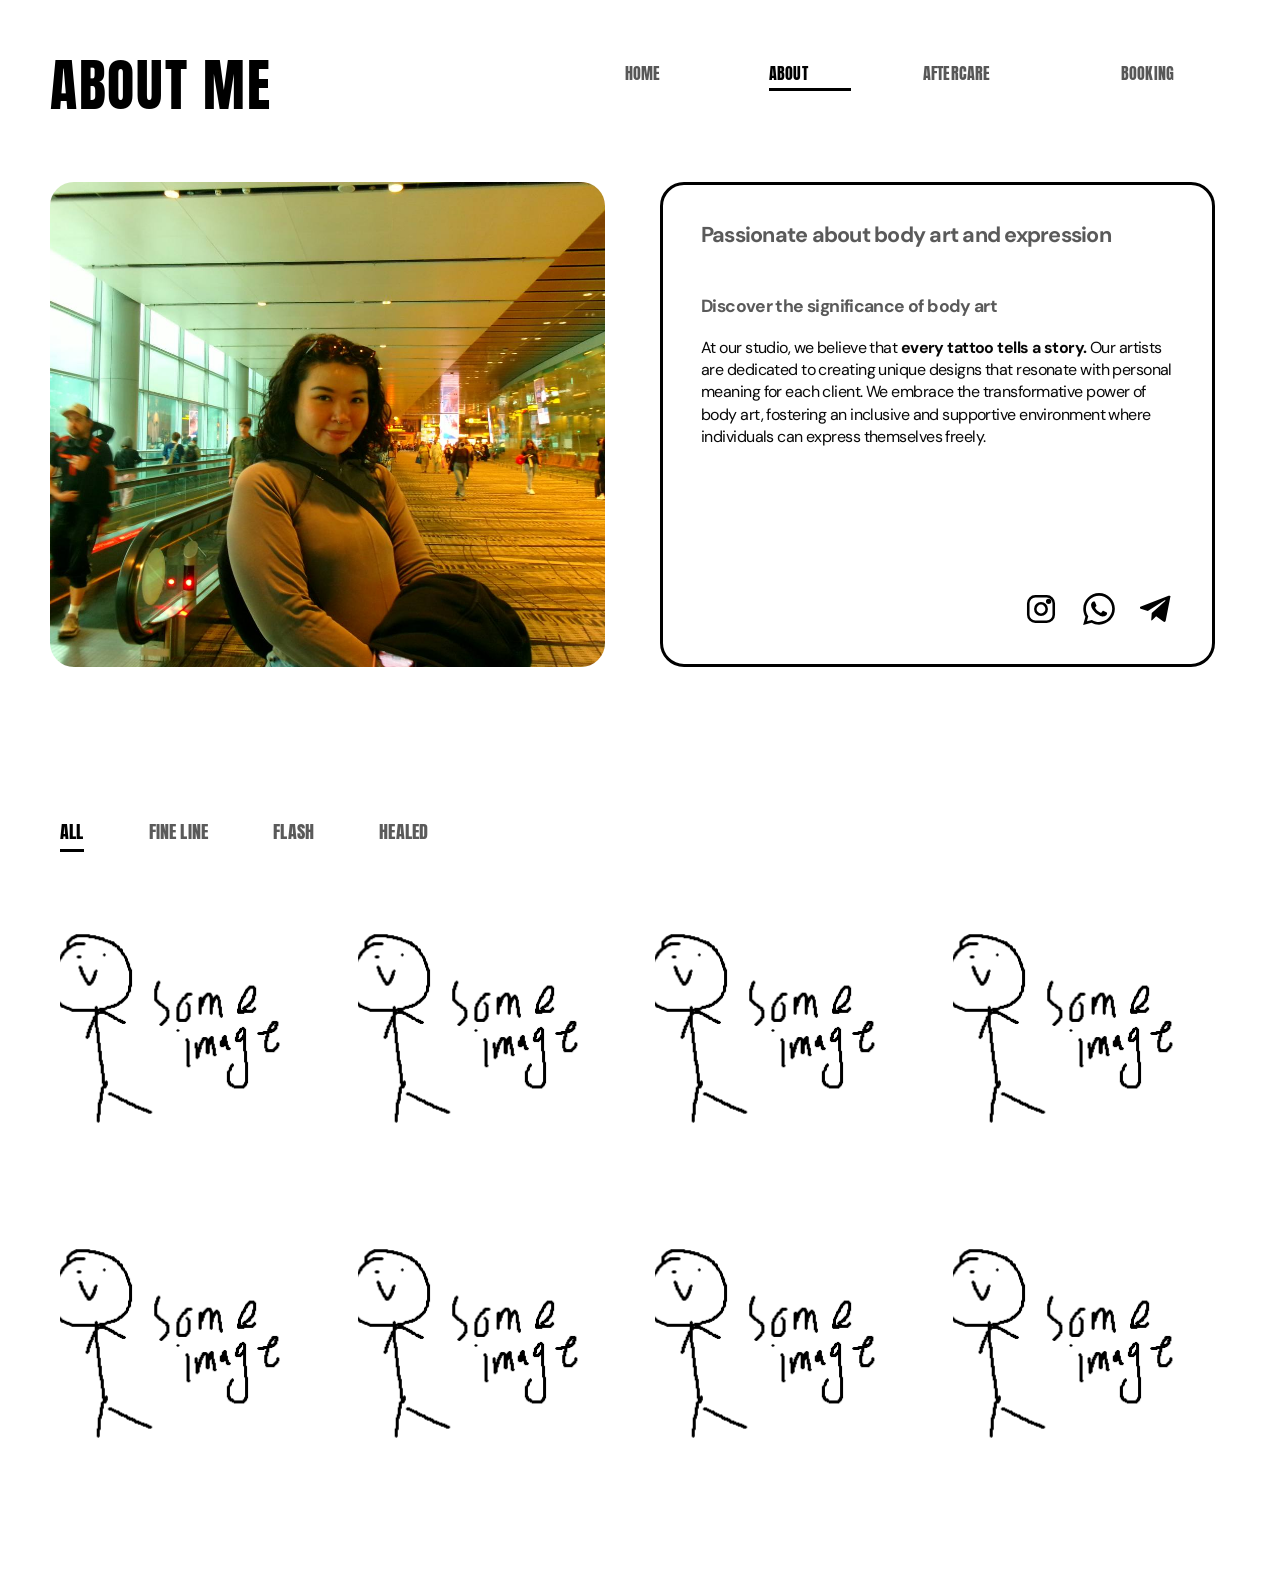
==== about.html @ da19a178 "layout" ====
<!DOCTYPE html>
<html lang="en">
<head>
  <meta charset="UTF-8" />
  <meta name="viewport" content="width=device-width, initial-scale=1" />

  <title>About | TATTMEPAPI</title>
  <meta
    name="description"
    content="Learn about TATTMEPAPI and view selected tattoo work."
  />

  <link rel="preconnect" href="https://fonts.googleapis.com" />
  <link rel="preconnect" href="https://fonts.gstatic.com" crossorigin />
  <link
    href="https://fonts.googleapis.com/css2?family=Anton&family=DM+Sans:wght@400;500;600;700&display=swap"
    rel="stylesheet"
  />

  <link rel="stylesheet" href="styles/main.css" />
  <link rel="stylesheet" href="styles/mobile.css">
</head>

<body>
  <main class="about-page">
    <section class="about-hero">
      <div class="about-top-row">
        <h1>About me</h1>

        <nav class="about-nav" aria-label="Main navigation">
          <a href="index.html">Home</a>
          <a href="about.html" class="active" aria-current="page">About</a>
          <a href="aftercare.html">Aftercare</a>
          <a href="booking.html">Booking</a>
        </nav>
      </div>

      <div class="about-container">
        <div class="about-grid">
          <div class="about-image-wrap">
            <img
              src="images/aboutme.jpg"
              alt="Portrait of TATTMEPAPI"
            />
          </div>

          <article class="about-text-card">
            <div class="about-text-content">
              <h2>Passionate about body art and expression</h2>

              <h3>Discover the significance of body art</h3>

              <p>
                At our studio, we believe that
                <strong>every tattoo tells a story.</strong>
                Our artists are dedicated to creating unique designs that
                resonate with personal meaning for each client. We embrace
                the transformative power of body art, fostering an inclusive
                and supportive environment where individuals can express
                themselves freely.
              </p>
            </div>

            <div class="about-social-links" aria-label="Contact links">
              <a
                href="https://instagram.com/tattmepapi"
                target="_blank"
                rel="noopener"
                aria-label="Visit TATTMEPAPI on Instagram"
              >
                <svg viewBox="0 0 24 24" aria-hidden="true">
                  <rect x="3" y="3" width="18" height="18" rx="5"></rect>
                  <circle cx="12" cy="12" r="4"></circle>
                  <circle cx="17.4" cy="6.6" r="1"></circle>
                </svg>
              </a>

              <a
                href="https://wa.me/6580715440"
                target="_blank"
                rel="noopener"
                aria-label="Message TATTMEPAPI on WhatsApp"
              >
                <img src="svg/whatsapp-svgrepo-com.svg" alt="" />
              </a>

              <a
                href="https://t.me/papisonlyfans"
                target="_blank"
                rel="noopener"
                aria-label="Message TATTMEPAPI on Telegram"
              >
                <svg
                  class="telegram-icon"
                  viewBox="0 0 24 24"
                  aria-hidden="true"
                >
                  <path d="M21.4 3.6 18.2 20c-.2 1.1-.8 1.4-1.7.9l-5.1-3.7-2.5 2.4c-.3.3-.5.5-1 .5l.4-5.2 9.5-8.6c.4-.4-.1-.6-.6-.3L5.5 13.4.5 11.8c-1.1-.4-1.1-1.1.2-1.6L20.2 2.7c.9-.3 1.7.2 1.2.9Z"></path>
                </svg>
              </a>
            </div>
          </article>
        </div>
      </div>
    </section>

    <section class="portfolio-section" id="portfolio">
      <div class="portfolio-container">
        <div
          class="portfolio-tabs"
          aria-label="Tattoo portfolio categories"
        >
          <button
            class="portfolio-tab active"
            type="button"
            aria-pressed="true"
            data-filter="all"
          >
            All
          </button>

          <button
            class="portfolio-tab"
            type="button"
            aria-pressed="false"
            data-filter="fine-line"
          >
            Fine line
          </button>

          <button
            class="portfolio-tab"
            type="button"
            aria-pressed="false"
            data-filter="flash"
          >
            Flash
          </button>

          <button
            class="portfolio-tab"
            type="button"
            aria-pressed="false"
            data-filter="healed"
          >
            Healed
          </button>
        </div>

        <div class="portfolio-grid">
          <article class="portfolio-card" data-category="fine-line">
            <button class="portfolio-open" type="button" aria-label="Enlarge fine-line tattoo 1">
              <img src="images/placeholder.png" alt="Fine-line tattoo work by TATTMEPAPI" loading="lazy" />
            </button>
          </article>

          <article class="portfolio-card" data-category="flash">
            <button class="portfolio-open" type="button" aria-label="Enlarge flash design 1">
              <img src="images/placeholder.png" alt="Flash tattoo design by TATTMEPAPI" loading="lazy" />
            </button>
          </article>

          <article class="portfolio-card" data-category="fine-line">
            <button class="portfolio-open" type="button" aria-label="Enlarge fine-line tattoo 2">
              <img src="images/placeholder.png" alt="Fine-line tattoo work by TATTMEPAPI" loading="lazy" />
            </button>
          </article>

          <article class="portfolio-card" data-category="healed">
            <button class="portfolio-open" type="button" aria-label="Enlarge healed tattoo 1">
              <img src="images/placeholder.png" alt="Healed tattoo work by TATTMEPAPI" loading="lazy" />
            </button>
          </article>

          <article class="portfolio-card" data-category="flash">
            <button class="portfolio-open" type="button" aria-label="Enlarge flash design 2">
              <img src="images/placeholder.png" alt="Flash tattoo design by TATTMEPAPI" loading="lazy" />
            </button>
          </article>

          <article class="portfolio-card" data-category="fine-line">
            <button class="portfolio-open" type="button" aria-label="Enlarge fine-line tattoo 3">
              <img src="images/placeholder.png" alt="Fine-line tattoo work by TATTMEPAPI" loading="lazy" />
            </button>
          </article>

          <article class="portfolio-card" data-category="healed">
            <button class="portfolio-open" type="button" aria-label="Enlarge healed tattoo 2">
              <img src="images/placeholder.png" alt="Healed tattoo by TATTMEPAPI" loading="lazy" />
            </button>
          </article>

          <article class="portfolio-card" data-category="fine-line">
            <button class="portfolio-open" type="button" aria-label="Enlarge fine-line tattoo 4">
              <img src="images/placeholder.png" alt="Fine-line tattoo work by TATTMEPAPI" loading="lazy" />
            </button>
          </article>
        </div>

        <p class="portfolio-empty-message" id="portfolioEmptyMessage" hidden>
          No tattoos in this category yet.
        </p>
      </div>
    </section>
  </main>

  <dialog
    class="portfolio-lightbox"
    id="portfolioLightbox"
    aria-label="Enlarged tattoo photo"
  >
    <button
      class="portfolio-lightbox-close"
      id="portfolioLightboxClose"
      type="button"
      aria-label="Close enlarged photo"
    >
      &times;
    </button>

    <img id="portfolioLightboxImage" alt="" />
  </dialog>

  <script src="scripts/about.js"></script>
  <script src="scripts/reveal.js"></script>
</body>
</html>
---- styles/main.css ----
:root {
  --page-bg: #fff;
  --black: #000;
  --dark-grey: #5a5a5a;
  --nav-grey: #565656;
  --canvas-width: 1920px;
}

* {
  box-sizing: border-box;
}

html,
body {
  min-width: 320px;
  min-height: 100%;
  margin: 0;
}

body {
  overflow-x: hidden;
  background: var(--page-bg);
  color: var(--black);
  font-family: "DM Sans", Arial, sans-serif;
  -webkit-font-smoothing: antialiased;
}

/* HOME PAGE */

.home-page {
  width: 100%;
  min-height: 100vh;
}

.home-layout {
  display: grid;
  grid-template-columns: 925fr 700fr;
  column-gap: 130px;
  width: min(100%, var(--canvas-width));
  min-height: 100vh;
  margin: 0 auto;
  padding:
    clamp(42px, 5.8vh, 63px)
    clamp(40px, 5.7vw, 110px)
    clamp(48px, 6.5vh, 70px);
}

.home-content {
  display: grid;
  grid-template-rows: auto 1fr auto;
  align-items: start;
  min-width: 0;
  padding: 78px 0 52px;
  text-align: center;
}

.brand-name,
.home-nav,
.home-nav a {
  font-family: "Anton", Impact, sans-serif;
  font-weight: 400;
  text-transform: uppercase;
}

.brand-name {
  justify-self: center;
  margin: 0;
  color: var(--dark-grey);
  font-size: clamp(2rem, 2.65vw, 3rem);
  letter-spacing: 0.005em;
  line-height: 1;
}

.home-copy {
  align-self: center;
  justify-self: center;
  width: 100%;
  margin-top: 48px;
  transform: translateY(-4px);
}

.home-copy h1 {
  margin: 0;
  color: var(--black);
  font-family: "Anton", Impact, sans-serif;
  font-size: clamp(4.1rem, 5.55vw, 6.85rem);
  font-weight: 400;
  letter-spacing: 0.003em;
  line-height: 0.88;
}

.intro-text {
  max-width: 780px;
  margin: 48px auto 0;
  color: var(--black);
  font-size: clamp(1.2rem, 1.48vw, 1.8rem);
  letter-spacing: -0.025em;
  line-height: 1.36;
}

.social-links {
  display: flex;
  align-items: center;
  justify-content: center;
  gap: 22px;
  margin-top: 62px;
}

.social-links a {
  display: inline-grid;
  width: 40px;
  height: 40px;
  flex: 0 0 40px;
  place-items: center;
  color: var(--black);
  text-decoration: none;
  transition: opacity 0.2s ease, transform 0.2s ease;
}

.social-links a:hover {
  opacity: 0.62;
  transform: translateY(-3px);
}

.social-links svg,
.social-links img {
  display: block;
  width: 100%;
  height: 100%;
  object-fit: contain;
}

.social-links svg {
  fill: none;
  stroke: currentColor;
  stroke-linecap: round;
  stroke-linejoin: round;
  stroke-width: 1.55;
}

.social-links a:last-child svg {
  fill: currentColor;
  stroke: none;
}

.home-nav {
  display: flex;
  align-items: center;
  justify-content: center;
  gap: clamp(44px, 5.5vw, 108px);
  width: 100%;
  padding-top: 20px;
}

.home-nav a {
  position: relative;
  color: var(--nav-grey);
  font-size: clamp(1.32rem, 1.77vw, 2.15rem);
  letter-spacing: 0.01em;
  line-height: 1;
  text-decoration: none;
  transition: color 0.2s ease;
}

.home-nav a:hover,
.home-nav a.active {
  color: var(--black);
}

.home-nav a::after {
  position: absolute;
  right: 0;
  bottom: -11px;
  left: 0;
  height: 3px;
  background: currentColor;
  content: "";
  opacity: 0;
  transform: scaleX(0);
}

.home-nav a.active::after {
  opacity: 1;
  transform: scaleX(1);
}

.video-card {
  align-self: center;
  width: 100%;
  height: min(78.7vh, 850px);
  min-height: 650px;
  overflow: hidden;
  border-radius: 27px;
  background: #d7d7d7;
  box-shadow: 0 5px 0 rgba(0, 0, 0, 0.1);
}

.tattoo-video {
  display: block;
  width: 100%;
  height: 100%;
  object-fit: cover;
  object-position: center;
  filter: grayscale(1) contrast(0.98) brightness(1.08);
}

/* ABOUT PAGE */

.about-page {
  background: #fff;
}

.about-hero {
  min-height: 100vh;
  padding: 84px 0 105px;
}

.about-container {
  width: min(100% - 184px, 1735px);
  margin: 0 auto;
}

.about-top-row {
  display: flex;
  align-items: flex-start;
  justify-content: space-between;
  gap: 60px;
}

.about-top-row h1,
.about-nav a,
.portfolio-tab {
  font-family: "Anton", Impact, sans-serif;
  font-weight: 400;
  text-transform: uppercase;
}

.about-top-row h1 {
  margin: 0;
  font-size: clamp(4rem, 5.15vw, 6.2rem);
  letter-spacing: 0.03em;
  line-height: 0.92;
}

.about-nav {
  display: flex;
  align-items: center;
  gap: clamp(31px, 3.15vw, 60px);
  padding-top: 5px;
}

.about-nav a {
  position: relative;
  color: #575757;
  font-size: clamp(1.24rem, 1.53vw, 1.83rem);
  letter-spacing: 0.01em;
  line-height: 1;
  text-decoration: none;
}

.about-nav a:hover,
.about-nav a.active {
  color: #000;
}

.about-nav a.active::after {
  position: absolute;
  right: 0;
  bottom: -10px;
  left: 0;
  height: 3px;
  background: currentColor;
  content: "";
}

.about-grid {
  display: grid;
  grid-template-columns: minmax(0, 808px) minmax(0, 808px);
  justify-content: space-between;
  gap: clamp(50px, 4.7vw, 90px);
  margin-top: clamp(80px, 8.2vh, 89px);
}

.about-image-wrap {
  width: 100%;
  aspect-ratio: 1 / 0.875;
  overflow: hidden;
  border-radius: 31px;
  background: #dedede;
}

.about-image-wrap img {
  display: block;
  width: 100%;
  height: 100%;
  object-fit: cover;
  object-position: center;
}

.about-text-card {
  display: flex;
  min-height: 100%;
  flex-direction: column;
  justify-content: space-between;
  padding: 60px 69px 47px;
  border: 3px solid #000000;
  border-radius: 31px;
  background: #fff;
}

.about-text-content h2 {
  margin: 0;
  color: #5a5a5a;
  font-size: clamp(1.6rem, 2.03vw, 2.45rem);
  font-weight: 700;
  letter-spacing: -0.035em;
  line-height: 1.2;
}

.about-text-content h3 {
  margin: clamp(72px, 8.2vh, 89px) 0 19px;
  color: #5a5a5a;
  font-size: clamp(1.3rem, 1.48vw, 1.78rem);
  font-weight: 700;
  letter-spacing: -0.035em;
  line-height: 1.2;
}

.about-text-content p {
  max-width: 620px;
  margin: 0;
  color: #080808;
  font-size: clamp(1.2rem, 1.54vw, 1.86rem);
  letter-spacing: -0.035em;
  line-height: 1.3;
}

.about-social-links {
  display: flex;
  align-items: center;
  align-self: flex-end;
  gap: 24px;
  margin-top: 38px;
}

.about-social-links a {
  display: inline-grid;
  width: clamp(31px, 2.25vw, 43px);
  height: clamp(31px, 2.25vw, 43px);
  flex: 0 0 auto;
  place-items: center;
  color: #000;
  text-decoration: none;
  transition: opacity 0.2s ease, transform 0.2s ease;
}

.about-social-links a:hover {
  opacity: 0.64;
  transform: translateY(-3px);
}

.about-social-links svg,
.about-social-links img {
  display: block;
  width: 100%;
  height: 100%;
  object-fit: contain;
}

.about-social-links svg {
  fill: none;
  stroke: currentColor;
  stroke-linecap: round;
  stroke-linejoin: round;
  stroke-width: 1.8;
}

.about-social-links .telegram-icon {
  fill: currentColor;
  stroke: none;
}

/* PORTFOLIO */

.portfolio-section {
  min-height: 100vh;
  padding: 78px 0 150px;
  background: #fff;
}

.portfolio-container {
  width: min(100% - 245px, 1368px);
  margin: 0 auto;
}

.portfolio-tabs {
  display: flex;
  align-items: center;
  gap: clamp(54px, 6.5vw, 125px);
  margin-bottom: clamp(94px, 10.4vh, 112px);
}

.portfolio-tab {
  position: relative;
  padding: 0;
  border: 0;
  background: transparent;
  color: #5a5a5a;
  cursor: pointer;
  font-size: clamp(1.45rem, 1.85vw, 2.2rem);
  letter-spacing: 0.01em;
  line-height: 1;
}

.portfolio-tab:hover,
.portfolio-tab.active {
  color: #000;
}

.portfolio-tab.active::after {
  position: absolute;
  right: 0;
  bottom: -11px;
  left: 0;
  height: 3px;
  background: currentColor;
  content: "";
}

.portfolio-grid {
  display: grid;
  grid-template-columns: repeat(4, minmax(0, 1fr));
  column-gap: clamp(34px, 4.1vw, 79px);
  row-gap: clamp(56px, 6.8vh, 73px);
  width: 100%;
}

.portfolio-card {
  aspect-ratio: 1 / 1.03;
  overflow: hidden;
  border-radius: 31px;
  background: #e7e7e7;
}

.portfolio-card.is-hidden {
  display: none;
}

.portfolio-open {
  display: block;
  width: 100%;
  height: 100%;
  padding: 0;
  border: 0;
  background: transparent;
  cursor: zoom-in;
}

.portfolio-open img {
  display: block;
  width: 100%;
  height: 100%;
  object-fit: cover;
  transition: transform 0.35s ease;
}

.portfolio-open:hover img {
  transform: scale(1.045);
}

.portfolio-open:focus-visible {
  outline: 3px solid #000000;
  outline-offset: -3px;
}

.portfolio-empty-message {
  margin: 70px 0 0;
  color: #5a5a5a;
  font-size: 1.2rem;
  text-align: center;
}

/* CLEAN, SMALLER POP-UP */

.portfolio-lightbox {
  position: fixed;
  width: fit-content;
  max-width: min(760px, calc(100vw - 48px));
  max-height: calc(100vh - 80px);
  margin: auto;
  padding: 0;
  border: 0;
  border-radius: 16px;
  background: transparent;
  overflow: visible;
  box-shadow: 0 20px 70px rgba(0, 0, 0, 0.45);
}

.portfolio-lightbox:not([open]) {
  display: none;
}

.portfolio-lightbox::backdrop {
  background: rgba(0, 0, 0, 0.82);
  backdrop-filter: blur(3px);
}

.portfolio-lightbox > img {
  display: block;
  width: auto;
  max-width: min(760px, calc(100vw - 48px));
  height: auto;
  max-height: calc(100vh - 80px);
  border-radius: 16px;
  object-fit: contain;
}

.portfolio-lightbox-close {
  position: absolute;
  z-index: 1;
  top: 12px;
  right: 12px;
  display: grid;
  width: 42px;
  height: 42px;
  place-items: center;
  padding: 0;
  border: 0;
  border-radius: 50%;
  background: rgba(0, 0, 0, 0.78);
  color: #fff;
  cursor: pointer;
  font: 32px/1 Arial, sans-serif;
}

.portfolio-lightbox-close:hover {
  background: #000;
}

.portfolio-lightbox-close:focus-visible {
  outline: 3px solid #fff;
  outline-offset: 3px;
}

body.lightbox-open {
  overflow: hidden;
}



/* =========================================================
   AFTERCARE PAGE
   ========================================================= */

.aftercare-page {
  min-height: 100vh;
  background: #ffffff;
  color: #000000;
}

.aftercare-hero {
  min-height: 100vh;
  padding: 62px 0 110px;
}

.aftercare-page-header {
  display: flex;
  align-items: flex-start;
  justify-content: space-between;
  gap: 60px;
  width: min(100% - 62px, 1725px);
  margin: 0 auto;
}

.aftercare-page-header h1,
.aftercare-nav a {
  font-family: "Anton", Impact, sans-serif;
  font-weight: 400;
  text-transform: uppercase;
}

.aftercare-page-header h1 {
  margin: 0;
  color: #000;
  font-size: clamp(4.1rem, 5.2vw, 6.3rem);
  letter-spacing: 0.02em;
  line-height: 0.9;
}

.aftercare-nav {
  display: flex;
  align-items: center;
  gap: clamp(31px, 3.15vw, 60px);
  padding-top: 5px;
}

.aftercare-nav a {
  position: relative;
  color: #575757;
  font-size: clamp(1.24rem, 1.53vw, 1.83rem);
  letter-spacing: 0.01em;
  line-height: 1;
  text-decoration: none;
}

.aftercare-nav a:hover,
.aftercare-nav a.active {
  color: #000;
}

.aftercare-nav a.active::after {
  position: absolute;
  right: 0;
  bottom: -10px;
  left: 0;
  height: 3px;
  background: currentColor;
  content: "";
}

/* Same centred width from your Canva reference */
.aftercare-container {
  width: min(100% - 540px, 1220px);
  margin: clamp(110px, 11.7vh, 126px) auto 0;
}

.aftercare-item {
  border-top: 3px solid #111111;
}

.aftercare-item:last-child {
  border-bottom: 3px solid #111111;
}

.aftercare-item summary {
  display: flex;
  align-items: center;
  justify-content: space-between;
  gap: 30px;
  min-height: 152px;
  padding: 28px 23px;
  color: #000;
  cursor: pointer;
  font-family: "DM Sans", Arial, sans-serif;
  font-size: clamp(2rem, 2.5vw, 3rem);
  font-weight: 700;
  letter-spacing: -0.04em;
  list-style: none;
}

.aftercare-item summary::-webkit-details-marker {
  display: none;
}

/* Custom + symbol */
.accordion-icon {
  position: relative;
  display: block;
  width: 50px;
  height: 50px;
  flex: 0 0 50px;
}

.accordion-icon::before,
.accordion-icon::after {
  position: absolute;
  top: 50%;
  left: 50%;
  width: 46px;
  height: 2px;
  background: #111;
  content: "";
  transform: translate(-50%, -50%);
}

.accordion-icon::after {
  transform: translate(-50%, -50%) rotate(90deg);
  transition: transform 0.2s ease;
}

/* Open section uses − rather than + */
.aftercare-item[open] .accordion-icon::after {
  transform: translate(-50%, -50%) rotate(0deg);
}

.aftercare-item[open] summary {
  min-height: 144px;
}

.aftercare-content {
  max-width: 1080px;
  margin: 0 auto;
  padding: 2px 75px 96px;
  text-align: center;
}

.aftercare-content p {
  margin: 0 auto 28px;
  color: #090909;
  font-family: "DM Sans", Arial, sans-serif;
  font-size: clamp(1.14rem, 1.45vw, 1.73rem);
  font-weight: 400;
  letter-spacing: -0.035em;
  line-height: 1.12;
}

.aftercare-content p:last-child {
  margin-bottom: 0;
}

.aftercare-content strong {
  font-weight: 700;
  text-decoration: underline;
  text-decoration-thickness: 2px;
  text-underline-offset: 3px;
}

.aftercare-content .aftercare-important {
  max-width: 720px;
  color: #000;
  font-weight: 700;
  text-decoration: underline;
  text-decoration-thickness: 2px;
  text-underline-offset: 4px;
}

/* Aftercare responsive */
@media (max-width: 1450px) {
  .aftercare-container {
    width: min(100% - 180px, 1050px);
  }
}

@media (max-width: 1000px) {
  .aftercare-hero {
    min-height: auto;
    padding: 48px 0 80px;
  }

  .aftercare-page-header {
    flex-direction: column;
    gap: 28px;
    width: min(100% - 48px, 720px);
  }

  .aftercare-nav {
    flex-wrap: wrap;
    gap: 20px 30px;
    padding: 0;
  }

  .aftercare-nav a {
    font-size: 1.1rem;
  }

  .aftercare-container {
    width: min(100% - 48px, 720px);
    margin-top: 68px;
  }

  .aftercare-item summary {
    min-height: 112px;
    padding: 24px 15px;
    font-size: 2rem;
  }

  .aftercare-content {
    padding: 0 40px 64px;
  }
}

@media (max-width: 560px) {
  .aftercare-page-header,
  .aftercare-container {
    width: min(100% - 36px, 500px);
  }

  .aftercare-page-header h1 {
    font-size: 3.6rem;
  }

  .aftercare-nav {
    gap: 15px 21px;
  }

  .aftercare-nav a {
    font-size: 0.96rem;
  }

  .aftercare-nav a.active::after {
    bottom: -7px;
    height: 2px;
  }

  .aftercare-container {
    margin-top: 46px;
  }

  .aftercare-item {
    border-top-width: 2px;
  }

  .aftercare-item:last-child {
    border-bottom-width: 2px;
  }

  .aftercare-item summary {
    min-height: 88px;
    padding: 18px 10px;
    font-size: 1.45rem;
  }

  .accordion-icon {
    width: 31px;
    height: 31px;
    flex-basis: 31px;
  }

  .accordion-icon::before,
  .accordion-icon::after {
    width: 28px;
    height: 2px;
  }

  .aftercare-content {
    padding: 3px 10px 43px;
  }

  .aftercare-content p {
    margin-bottom: 20px;
    font-size: 1rem;
    line-height: 1.35;
  }
}


/* =========================================================
   BOOKING PAGE
   ========================================================= */

.booking-page {
  background: #fff;
  color: #000;
  overflow: hidden;
}

.booking-page-header {
  display: flex;
  align-items: flex-start;
  justify-content: space-between;
  gap: 60px;
  width: min(100% - 92px, 1710px);
  margin: 0 auto;
  padding-top: 62px;
}

.booking-page-header h1,
.booking-nav a,
.booking-step-number,
.booking-contact-copy h2 {
  font-family: "Anton", Impact, sans-serif;
  font-weight: 400;
  text-transform: uppercase;
}

.booking-page-header h1 {
  margin: 0;
  font-size: clamp(4rem, 5.25vw, 6.35rem);
  letter-spacing: 0.02em;
  line-height: 0.9;
}

.booking-nav {
  display: flex;
  align-items: center;
  gap: clamp(31px, 3.15vw, 60px);
  padding-top: 7px;
}

.booking-nav a {
  position: relative;
  color: #575757;
  font-size: clamp(1.24rem, 1.53vw, 1.83rem);
  letter-spacing: 0.01em;
  line-height: 1;
  text-decoration: none;
}

.booking-nav a:hover,
.booking-nav a.active {
  color: #000;
}

.booking-nav a.active::after {
  position: absolute;
  right: 0;
  bottom: -10px;
  left: 0;
  height: 3px;
  background: currentColor;
  content: "";
}

/* Hero */
.booking-hero-section {
  min-height: 100vh;
  padding-bottom: 90px;
}

.booking-hero-layout {
  display: grid;
  grid-template-columns: minmax(0, 940px) minmax(360px, 620px);
  align-items: center;
  justify-content: space-between;
  gap: clamp(60px, 6vw, 115px);
  width: min(100% - 92px, 1710px);
  margin: clamp(95px, 10vh, 108px) auto 0;
}

.booking-intro-card {
  min-height: 515px;
  padding: 48px 38px 58px;
  border: 3px solid #000000;
  border-radius: 31px;
}

.booking-intro-card h2 {
  margin: 0 0 43px;
  color: #5c5c5c;
  font-size: clamp(2.15rem, 3.05vw, 3.7rem);
  font-weight: 700;
  letter-spacing: -0.04em;
  line-height: 1.1;
}

.booking-intro-card p {
  max-width: 825px;
  margin: 0;
  font-size: clamp(1.35rem, 2vw, 2.5rem);
  letter-spacing: -0.035em;
  line-height: 1.24;
}

.booking-button-row {
  display: flex;
  flex-wrap: wrap;
  gap: 36px;
  margin-top: 46px;
}

.booking-contact-button {
  display: inline-flex;
  align-items: center;
  justify-content: center;
  min-width: 320px;
  min-height: 81px;
  padding: 16px 34px;
  border-radius: 999px;
  color: #fff;
  font-size: clamp(1.35rem, 2vw, 2.35rem);
  font-weight: 700;
  letter-spacing: -0.03em;
  text-decoration: none;
  transition: transform 0.2s ease, opacity 0.2s ease;
}

.booking-contact-button:hover {
  opacity: 0.88;
  transform: translateY(-3px);
}

.whatsapp-button {
  background: #28513f;
}

.telegram-button {
  background: #2d6170;
}

.booking-hero-image {
  height: min(69vh, 707px);
  min-height: 500px;
  overflow: hidden;
  border-radius: 31px;
  background: #e6e6e6;
}

.booking-hero-image img {
  display: block;
  width: 100%;
  height: 100%;
  object-fit: cover;
}

/* Shared two-column process layouts */
.booking-process-section,
.booking-pricing-section,
.booking-deposit-section,
.booking-policy-section,
.booking-consent-section,
.booking-payment-section {
  padding: 100px 0;
}

.booking-process-layout,
.booking-pricing-layout,
.booking-deposit-layout,
.booking-policy-layout,
.booking-consent-layout,
.booking-payment-layout {
  display: grid;
  grid-template-columns: minmax(0, 620px) minmax(0, 930px);
  align-items: center;
  justify-content: space-between;
  gap: clamp(70px, 10vw, 210px);
  width: min(100% - 150px, 1690px);
  margin: 0 auto;
}

.booking-step-intro h2 {
  margin: 0 0 115px;
  font-size: clamp(3.7rem, 5.4vw, 6.5rem);
  font-weight: 700;
  letter-spacing: -0.05em;
  line-height: 0.92;
}

.booking-step-number {
  display: block;
  margin-bottom: 52px;
  font-size: clamp(4rem, 5.25vw, 6.35rem);
  line-height: 0.8;
}

.booking-step-intro h3 {
  margin: 0 0 39px;
  font-size: clamp(1.9rem, 2.65vw, 3.2rem);
  font-weight: 700;
  letter-spacing: -0.04em;
  line-height: 1.05;
}

.booking-step-intro > p {
  max-width: 610px;
  margin: 0;
  font-size: clamp(1.25rem, 1.8vw, 2.15rem);
  letter-spacing: -0.035em;
  line-height: 1.32;
}

/* Booking template */
.booking-template-card {
  overflow: hidden;
  border: 3px solid #000000;
  border-radius: 31px;
}

.booking-template-card h3 {
  margin: 0;
  padding: 33px 30px 27px;
  border-bottom: 3px solid #111;
  font-size: clamp(1.8rem, 2.4vw, 3rem);
  font-weight: 700;
  letter-spacing: -0.035em;
  text-align: center;
}

.booking-template-content {
  padding: 48px 75px 55px;
}

.booking-template-content p {
  display: grid;
  gap: 0;
  margin: 0 0 28px;
  font-size: clamp(1.2rem, 1.65vw, 2rem);
  letter-spacing: -0.035em;
  line-height: 1.14;
}

.booking-template-content p:last-child {
  margin-bottom: 0;
}

.booking-template-content em {
  font-size: 0.73em;
  font-weight: 400;
}

/* Pricing cards */
.booking-pricing-layout {
  grid-template-columns: minmax(0, 830px) minmax(0, 625px);
  align-items: center;
}

.pricing-card-stack,
.deposit-card-stack,
.consent-card-stack {
  display: grid;
  gap: 26px;
}

.rate-card {
  min-height: 210px;
  padding: 50px;
  border-radius: 31px;
}

.rate-card h3 {
  margin: 0 0 18px;
  font-size: clamp(1.7rem, 2.45vw, 2.95rem);
  font-weight: 700;
  letter-spacing: -0.04em;
  line-height: 1.05;
}

.rate-card p {
  margin: 0;
  font-size: clamp(1.35rem, 2vw, 2.4rem);
  letter-spacing: -0.035em;
  line-height: 1.27;
}

.rate-card-dark {
  background: #606060;
  color: #fff;
}

.rate-card-light {
  border: 3px solid #111;
  background: #fff;
  color: #000;
  text-align: center;
}

.pricing-intro {
  align-self: center;
}

/* Deposit */
.booking-deposit-layout {
  grid-template-columns: minmax(0, 580px) minmax(0, 765px);
  align-items: start;
}

.deposit-card-stack .rate-card {
  min-height: 206px;
  padding: 42px 45px;
}

.deposit-note,
.medical-note {
  display: flex;
  align-items: flex-end;
  gap: 25px;
  margin-top: 180px;
}

.note-icon {
  display: inline-grid;
  width: 58px;
  height: 58px;
  flex: 0 0 58px;
  place-items: center;
  border: 4px solid #000;
  border-radius: 50%;
  font-size: 2.8rem;
  font-weight: 700;
  line-height: 1;
}

.deposit-note p,
.medical-note p {
  margin: 0;
  font-size: clamp(0.83rem, 1vw, 1.2rem);
  font-style: italic;
  letter-spacing: -0.025em;
  line-height: 1.35;
}

/* Accordion shared styles */
.booking-policy-layout,
.booking-payment-layout {
  grid-template-columns: minmax(0, 930px) minmax(0, 600px);
  align-items: start;
}

.booking-accordion-item {
  border-top: 3px solid #111;
}

.booking-accordion-item:last-child {
  border-bottom: 3px solid #111;
}

.booking-accordion-item summary {
  display: flex;
  align-items: center;
  justify-content: space-between;
  gap: 30px;
  min-height: 137px;
  padding: 24px 23px;
  cursor: pointer;
  font-size: clamp(1.6rem, 2.45vw, 2.95rem);
  font-weight: 700;
  letter-spacing: -0.04em;
  line-height: 1.1;
  list-style: none;
}

.booking-accordion-item summary::-webkit-details-marker {
  display: none;
}

.booking-accordion-icon {
  position: relative;
  display: block;
  width: 50px;
  height: 50px;
  flex: 0 0 50px;
}

.booking-accordion-icon::before,
.booking-accordion-icon::after {
  position: absolute;
  top: 50%;
  left: 50%;
  width: 46px;
  height: 2px;
  background: #111;
  content: "";
  transform: translate(-50%, -50%);
}

.booking-accordion-icon::after {
  transform: translate(-50%, -50%) rotate(90deg);
  transition: transform 0.2s ease;
}

.booking-accordion-item[open] .booking-accordion-icon::after {
  transform: translate(-50%, -50%) rotate(0deg);
}

.booking-accordion-content {
  max-width: 800px;
  margin: 0 auto;
  padding: 24px 45px 100px;
  text-align: center;
}

.booking-accordion-content p {
  margin: 0 0 24px;
  font-size: clamp(1.15rem, 1.62vw, 1.95rem);
  letter-spacing: -0.035em;
  line-height: 1.2;
}

.booking-accordion-content p:last-child {
  margin-bottom: 0;
}

.booking-accordion-content strong {
  font-weight: 700;
  text-decoration: underline;
  text-decoration-thickness: 2px;
  text-underline-offset: 3px;
}

/* Consent */
.booking-consent-layout {
  grid-template-columns: minmax(0, 570px) minmax(0, 1070px);
  align-items: center;
}

.consent-card {
  padding: 34px 31px;
  border-radius: 31px;
}

.consent-card h3 {
  margin: 0 0 36px;
  font-size: clamp(1.65rem, 2.4vw, 2.9rem);
  font-weight: 700;
  letter-spacing: -0.04em;
}

.consent-card p {
  margin: 0 0 30px;
  font-size: clamp(1.05rem, 1.55vw, 1.85rem);
  letter-spacing: -0.035em;
  line-height: 1.28;
}

.consent-card p:last-child {
  margin-bottom: 0;
}

.consent-card-dark {
  background: #606060;
  color: #fff;
}

.consent-card-light {
  border: 3px solid #111;
  background: #fff;
}

/* Payment */
.payment-content,
.grabpay-content {
  padding: 24px 54px 80px;
}

.paynow-content {
  display: grid;
  grid-template-columns: 1fr auto;
  align-items: center;
  gap: 42px;
}

.paynow-content > p {
  max-width: 400px;
  margin: 0;
  font-size: clamp(1.2rem, 1.75vw, 2.1rem);
  letter-spacing: -0.035em;
  line-height: 1.33;
}

.paynow-qr-wrap {
  display: grid;
  justify-items: center;
  gap: 12px;
}

.paynow-qr-wrap img {
  width: 235px;
  height: 235px;
  object-fit: contain;
}

.paynow-qr-wrap span {
  padding: 8px 24px;
  border: 3px solid #111;
  border-radius: 999px;
  font-size: 1.3rem;
  font-weight: 700;
}

.grabpay-intro-text {
  max-width: 750px;
  margin: 0 0 50px;
  font-size: clamp(1.2rem, 1.7vw, 2.05rem);
  letter-spacing: -0.035em;
  line-height: 1.3;
}

.grabpay-warning-text {
  max-width: 890px;
  margin: 0 0 44px;
  font-size: clamp(0.95rem, 1.25vw, 1.5rem);
  font-style: italic;
  letter-spacing: -0.025em;
  line-height: 1.38;
}

.grabpay-options {
  display: grid;
  grid-template-columns: repeat(2, minmax(0, 1fr));
  gap: 28px;
}

.grabpay-option {
  overflow: hidden;
  border: 3px solid #111;
  border-radius: 28px;
}

.grabpay-option > h3,
.grabpay-option > h4,
.grabpay-option > p {
  margin-right: 36px;
  margin-left: 36px;
}

.grabpay-option > h3 {
  margin-top: 31px;
  margin-bottom: 34px;
  font-size: 2.2rem;
}

.grabpay-option > h4 {
  margin-bottom: 39px;
  font-size: 1.6rem;
  font-style: italic;
  font-weight: 500;
  line-height: 1.2;
}

.grabpay-option > p {
  margin-bottom: 35px;
  font-size: 1.35rem;
  letter-spacing: -0.03em;
  line-height: 1.33;
}

.grabpay-example {
  border-top: 3px solid #111;
}

.grabpay-example > p {
  margin: 0;
  padding: 26px 28px;
  border-bottom: 2px solid #999;
  font-size: 1.25rem;
  text-align: center;
}

.grabpay-example > div {
  display: grid;
  grid-template-columns: 1fr 1fr;
  gap: 14px;
  align-items: center;
  min-height: 100px;
  padding: 16px 24px;
  border-bottom: 2px solid #999;
  font-size: 1.1rem;
  text-align: center;
}

.grabpay-example > div:last-child {
  border-bottom: 0;
}

.grabpay-example strong {
  font-size: 1.25rem;
}

/* Final contact */
.booking-contact-section {
  min-height: 100vh;
  padding: 150px 0 90px;
}

.booking-contact-layout {
  display: grid;
  grid-template-columns: minmax(0, 950px) minmax(420px, 555px);
  align-items: center;
  justify-content: space-between;
  gap: 90px;
  width: min(100% - 180px, 1620px);
  margin: 0 auto;
}

.booking-contact-copy {
  text-align: center;
}

.booking-contact-copy h2 {
  margin: 0 0 64px;
  font-size: clamp(4rem, 6.4vw, 7.7rem);
  letter-spacing: -0.015em;
  line-height: 1.05;
}

.booking-contact-copy p {
  max-width: 930px;
  margin: 0 auto;
  font-size: clamp(1.55rem, 2.5vw, 3rem);
  letter-spacing: -0.04em;
  line-height: 1.24;
}

.booking-contact-actions {
  display: grid;
  justify-items: stretch;
  gap: 42px;
}

.booking-contact-actions .booking-contact-button {
  width: 100%;
  min-width: 0;
  min-height: 118px;
  font-size: clamp(2rem, 3vw, 3.6rem);
}

.booking-social-links {
  display: flex;
  align-items: center;
  justify-content: flex-end;
  gap: 22px;
  margin-top: 120px;
}

.booking-social-links a {
  display: inline-grid;
  width: 42px;
  height: 42px;
  place-items: center;
  color: #000;
  text-decoration: none;
}

.booking-social-links svg,
.booking-social-links img {
  display: block;
  width: 100%;
  height: 100%;
  object-fit: contain;
}

.booking-social-links svg {
  fill: none;
  stroke: currentColor;
  stroke-linecap: round;
  stroke-linejoin: round;
  stroke-width: 1.8;
}

.booking-social-links .telegram-icon {
  fill: currentColor;
  stroke: none;
}

/* =========================================================
   Smaller desktop scale — About, Aftercare, Booking only
   Home page is not affected
   ========================================================= */

@media (min-width: 1001px) {
  /* Page titles and navigation */
  .about-top-row h1,
  .aftercare-page-header h1,
  .booking-page-header h1 {
    font-size: clamp(3.5rem, 4vw, 4.8rem);
  }

  .about-nav a,
  .aftercare-nav a,
  .booking-nav a {
    font-size: clamp(1rem, 1.15vw, 1.35rem);
  }

  /* ABOUT */
  .about-hero {
    min-height: auto;
    padding: 60px 0 90px;
  }

  .about-container {
    width: min(calc(100% - 100px), 1400px);
  }

  .about-grid {
    grid-template-columns: minmax(0, 1fr) minmax(0, 1fr);
    gap: 55px;
    margin-top: 70px;
  }

  .about-image-wrap,
  .about-text-card {
    border-radius: 24px;
  }

  .about-text-card {
    padding: 38px;
  }

  .about-text-content h2 {
    font-size: clamp(1.35rem, 1.6vw, 1.9rem);
  }

  .about-text-content h3 {
    margin-top: 48px;
    font-size: clamp(1.1rem, 1.3vw, 1.5rem);
  }

  .about-text-content p {
    font-size: clamp(1rem, 1.17vw, 1.35rem);
    line-height: 1.4;
  }

  .about-social-links a {
    width: 34px;
    height: 34px;
  }

  .portfolio-section {
    min-height: auto;
    padding: 65px 0 100px;
  }

  .portfolio-container {
    width: min(100% - 120px, 1150px);
  }

  .portfolio-tabs {
    gap: 65px;
    margin-bottom: 65px;
  }

  .portfolio-tab {
    font-size: clamp(1.15rem, 1.35vw, 1.55rem);
  }

  .portfolio-grid {
    width: 100%;
    max-width: none;
    column-gap: 45px;
    row-gap: 55px;
  }

  .portfolio-card {
    border-radius: 22px;
  }

  /* AFTERCARE */
  .aftercare-hero {
    min-height: auto;
    padding: 55px 0 90px;
  }

  .aftercare-container {
    width: min(100% - 180px, 1000px);
    margin-top: 90px;
  }

  .aftercare-item summary,
  .aftercare-item[open] summary {
    min-height: 105px;
    padding: 20px;
    font-size: clamp(1.5rem, 1.85vw, 2rem);
  }

  .aftercare-content {
    padding: 5px 55px 65px;
  }

  .aftercare-content p {
    margin-bottom: 20px;
    font-size: clamp(1rem, 1.15vw, 1.3rem);
    line-height: 1.45;
  }

  /* BOOKING — overall widths and section spacing */
  .booking-hero-layout {
    width: min(100% - 100px, 1400px);
  }

  .booking-process-layout,
  .booking-pricing-layout,
  .booking-deposit-layout,
  .booking-policy-layout,
  .booking-consent-layout,
  .booking-payment-layout {
    width: min(100% - 120px, 1360px);
    gap: 75px;
  }

  .booking-hero-section {
    min-height: auto;
    padding-bottom: 85px;
  }

  .booking-hero-layout {
    grid-template-columns: minmax(0, 1.25fr) minmax(320px, 0.85fr);
    gap: 75px;
    margin-top: 75px;
  }

  .booking-intro-card {
    min-height: 0;
    padding: 38px;
    border-radius: 24px;
  }

  .booking-intro-card h2 {
    margin-bottom: 28px;
    font-size: clamp(1.9rem, 2.2vw, 2.65rem);
  }

  .booking-intro-card p {
    font-size: clamp(1.15rem, 1.4vw, 1.65rem);
    line-height: 1.4;
  }

  .booking-button-row {
    gap: 18px;
    margin-top: 32px;
  }

  .booking-contact-button {
    min-width: 0;
    min-height: 60px;
    padding: 12px 24px;
    font-size: clamp(1.05rem, 1.3vw, 1.5rem);
  }

  .booking-hero-image {
    height: min(65vh, 570px);
    min-height: 390px;
    border-radius: 24px;
  }

  .booking-process-section,
  .booking-pricing-section,
  .booking-deposit-section,
  .booking-policy-section,
  .booking-consent-section,
  .booking-payment-section {
    padding: 150px 0;
  }

  .booking-step-intro h2 {
    margin-bottom: 70px;
    font-size: clamp(3rem, 4.2vw, 5rem);
  }

  .booking-step-number {
    margin-bottom: 36px;
    font-size: clamp(3.25rem, 4vw, 4.7rem);
  }

  .booking-step-intro h3 {
    margin-bottom: 24px;
    font-size: clamp(1.55rem, 1.95vw, 2.3rem);
  }

  .booking-step-intro > p {
    font-size: clamp(1.1rem, 1.35vw, 1.6rem);
    line-height: 1.4;
  }

  /* Template */
  .booking-template-card {
    border-radius: 24px;
  }

  .booking-template-card h3 {
    padding: 25px;
    font-size: clamp(1.55rem, 1.95vw, 2.3rem);
  }

  .booking-template-content {
    padding: 38px 50px;
  }

  .booking-template-content p {
    margin-bottom: 22px;
    font-size: clamp(1.1rem, 1.3vw, 1.55rem);
  }

  /* Rates and deposits */
  .pricing-card-stack,
  .deposit-card-stack,
  .consent-card-stack {
    gap: 20px;
  }

  .rate-card,
  .deposit-card-stack .rate-card {
    min-height: 0;
    padding: 30px 36px;
    border-radius: 24px;
  }

  .rate-card h3 {
    margin-bottom: 12px;
    font-size: clamp(1.5rem, 1.85vw, 2.2rem);
  }

  .rate-card p {
    font-size: clamp(1.15rem, 1.45vw, 1.75rem);
  }

  .deposit-note,
  .medical-note {
    margin-top: 100px;
  }

  /* Policy and payment accordions */
  .booking-accordion-item summary {
    min-height: 100px;
    padding: 20px;
    font-size: clamp(1.4rem, 1.8vw, 2.15rem);
  }

  .booking-accordion-content {
    padding: 18px 38px 65px;
  }

  .booking-accordion-content p {
    margin-bottom: 19px;
    font-size: clamp(1.05rem, 1.2vw, 1.45rem);
    line-height: 1.4;
  }

  /* Consent */
  .consent-card {
    padding: 30px;
    border-radius: 24px;
  }

  .consent-card h3 {
    margin-bottom: 24px;
    font-size: clamp(1.5rem, 1.85vw, 2.15rem);
  }

  .consent-card p {
    margin-bottom: 22px;
    font-size: clamp(1.05rem, 1.2vw, 1.4rem);
    line-height: 1.4;
  }

  /* Payment */
  .payment-content,
  .grabpay-content {
    padding: 22px 38px 60px;
  }

  .paynow-content > p,
  .grabpay-intro-text {
    font-size: clamp(1.1rem, 1.3vw, 1.55rem);
  }

  .paynow-qr-wrap img {
    width: 180px;
    height: 180px;
  }

  .grabpay-options {
    grid-template-columns: 1fr;
  }

  .grabpay-option > h3 {
    font-size: 1.8rem;
  }

  .grabpay-option > h4 {
    font-size: 1.35rem;
  }

  .grabpay-option > p,
  .grabpay-example > p,
  .grabpay-example > div {
    font-size: 1.05rem;
  }

  /* Final contact */
  .booking-contact-section {
    min-height: auto;
    padding: 110px 0 95px;
  }

  .booking-contact-layout {
    width: min(100% - 120px, 1360px);
    gap: 75px;
  }

  .booking-contact-copy h2 {
    margin-bottom: 42px;
    font-size: clamp(3.6rem, 4.8vw, 5.8rem);
  }

  .booking-contact-copy p {
    font-size: clamp(1.35rem, 1.7vw, 2.05rem);
  }

  .booking-contact-actions .booking-contact-button {
    min-height: 85px;
    font-size: clamp(1.6rem, 2vw, 2.4rem);
  }

  .booking-social-links {
    margin-top: 65px;
  }
}

/* =========================================================
   BOOKING DESKTOP — spacing, notes, and card alignment
   ========================================================= */

@media (min-width: 1001px) {
  /* Space the left and right sides apart */
  .booking-process-layout,
  .booking-pricing-layout,
  .booking-deposit-layout,
  .booking-policy-layout,
  .booking-consent-layout,
  .booking-payment-layout {
    width: min(100% - 120px, 1500px);
    justify-content: space-between;
    column-gap: clamp(65px, 8vw, 150px);
  }

  .booking-process-layout {
    grid-template-columns: minmax(0, 520px) minmax(0, 665px);
  }

  .booking-pricing-layout {
    grid-template-columns: minmax(0, 640px) minmax(0, 430px);
  }

  .booking-deposit-layout {
    grid-template-columns: minmax(0, 445px) minmax(0, 610px);
  }

  .booking-policy-layout {
    grid-template-columns: minmax(0, 700px) minmax(0, 410px);
  }

  .booking-consent-layout {
    grid-template-columns: minmax(0, 430px) minmax(0, 710px);
  }

  .booking-payment-layout {
    grid-template-columns: minmax(0, 720px) minmax(0, 410px);
  }

  /* Wider deposit note, extending into the empty middle space */
  .deposit-intro {
    overflow: visible;
  }

  .deposit-note {
    display: grid;
    grid-template-columns: 58px minmax(0, 1fr);
    align-items: end;
    gap: 24px;
    width: 760px;
    max-width: none;
    margin-top: 100px;
  }

  .deposit-note p {
    min-width: 0;
    max-width: none;
    margin: 0;
    font-size: clamp(0.88rem, 1vw, 1.1rem);
    line-height: 1.4;
  }

  /* Keep the medical note within its column */
  .medical-note {
    display: grid;
    grid-template-columns: 58px minmax(0, 1fr);
    align-items: end;
    gap: 20px;
    width: 100%;
    margin-top: 100px;
  }

  .medical-note p {
    min-width: 0;
    margin: 0;
    font-size: clamp(0.88rem, 1vw, 1.1rem);
    line-height: 1.4;
  }

  /* Move text in both white Custom tattoos cards toward the right */
  .pricing-card-stack .rate-card-light,
  .deposit-card-stack .rate-card-light {
    display: flex;
    flex-direction: column;
    align-items: flex-end;
    justify-content: center;
    padding-right: 48px;
    text-align: right;
  }

  .pricing-card-stack .rate-card-light h3,
  .pricing-card-stack .rate-card-light p,
  .deposit-card-stack .rate-card-light h3,
  .deposit-card-stack .rate-card-light p {
    width: 100%;
    text-align: right;
  }
}

/* Prevent the wider note from reaching the cards on narrower desktops */
@media (min-width: 1001px) and (max-width: 1399px) {
  .deposit-note {
    width: 100%;
  }
}


/* =========================================================
   Align left-side warning notes with bottom right-side cards
   ========================================================= */

@media (min-width: 1001px) {
  /*
    Make both columns stretch to the same height.
    Then the note can sit at the bottom of the left column.
  */
  .booking-deposit-layout,
  .booking-consent-layout {
    align-items: stretch;
  }

  /*
    Left columns become vertical layouts:
    main step content stays at top,
    warning note is pushed all the way down.
  */
  .deposit-intro,
  .consent-intro {
    display: flex;
    min-height: 100%;
    flex-direction: column;
  }

  /*
    Remove the old manual top margin and push the notes
    down to match the final card's lower edge.
  */
  .deposit-note,
  .medical-note {
    margin-top: auto;
    margin-bottom: 0;
  }

  /*
    Keep the wider deposit note but prevent it from
    changing the position of the icon/text baseline.
  */
  .deposit-note {
    width: 760px;
    max-width: none;
  }

  /*
    The medical note should stay within the left consent column,
    but line up with the bottom of the lower consent card.
  */
  .medical-note {
    width: 100%;
    max-width: 430px;
  }
}

/* =========================================================
   Consent section — improve vertical balance and note width
   ========================================================= */

@media (min-width: 1001px) {
  /*
    The consent intro fills the same height as the two cards,
    but the main copy is moved down from the top so it feels
    centred against the card stack.
  */
  .consent-intro {
    position: relative;
    padding-top: 155px;
  }

  /*
    Keep the warning at the bottom, but allow its text to use
    more horizontal space so it wraps into cleaner lines.
  */
  .consent-intro .medical-note {
    position: absolute;
    bottom: 0;
    left: 0;

    display: grid;
    grid-template-columns: 58px minmax(0, 1fr);
    align-items: end;
    gap: 24px;

    width: 680px;
    max-width: none;
    margin: 0;
  }

  .consent-intro .medical-note p {
    max-width: none;
    margin: 0;
    font-size: clamp(0.88rem, 1vw, 1.1rem);
    line-height: 1.4;
  }
}

/*
  On normal-width desktops, keep the medical note within
  the available column so it does not run into the cards.
*/
@media (min-width: 1001px) and (max-width: 1399px) {
  .consent-intro {
    padding-top: 100px;
  }

  .consent-intro .medical-note {
    position: static;
    width: 100%;
    margin-top: auto;
  }
}

/* Subtle scroll reveal — only elements marked by reveal.js */
.reveal-on-scroll {
  opacity: 0;
  transform: translateY(16px);
  transition:
    opacity 650ms ease,
    transform 650ms cubic-bezier(0.22, 1, 0.36, 1);
}

.reveal-on-scroll.is-visible {
  opacity: 1;
  transform: translateY(0);
}

@media (prefers-reduced-motion: reduce) {
  .reveal-on-scroll {
    opacity: 1;
    transform: none;
    transition: none;
  }
}

/* Match the social-icon hover effect across all three pages */
.booking-social-links a {
  transition: opacity 0.2s ease, transform 0.2s ease;
}

.booking-social-links a:hover {
  opacity: 0.64;
  transform: translateY(-3px);
}

.booking-social-links a:focus-visible {
  outline: 2px solid #000000;
  outline-offset: 5px;
  border-radius: 4px;
}

@media (prefers-reduced-motion: reduce) {
  .booking-social-links a {
    transition: none;
  }

  .booking-social-links a:hover {
    transform: none;
  }
}

/* ONE shared desktop header for About, Aftercare, and Booking. */
html { scrollbar-gutter: stable; }

@media (min-width: 1001px) {
  .about-hero,
  .aftercare-hero,
  .booking-hero-section { padding-top: 60px; }

  .about-top-row,
  .aftercare-page-header,
  .booking-page-header {
    display: grid;
    grid-template-columns: minmax(0, 1fr) 590px;
    align-items: start;
    column-gap: 32px;
    width: min(calc(100% - 100px), 1400px);
    margin: 0 auto;
    padding-top: 0;
  }

  .about-nav,
  .aftercare-nav,
  .booking-nav {
    display: grid;
    grid-template-columns: 72px 82px 126px 94px;
    justify-content: space-between;
    align-items: start;
    gap: 0;
    width: 590px;
    padding-top: 5px;
  }

  .about-nav a,
  .aftercare-nav a,
  .booking-nav a { white-space: nowrap; }
}

/* About header is outside its content container. */
@media (max-width: 1000px) {
  .about-top-row {
    flex-direction: column;
    gap: 28px;
    width: min(calc(100% - 48px), 720px);
    margin: 0 auto;
  }
  .about-nav { flex-wrap: wrap; gap: 20px 30px; padding-top: 0; }
  .about-nav a { font-size: 1.1rem; }
}

@media (max-width: 560px) {
  .about-top-row { width: min(calc(100% - 36px), 500px); }
  .about-nav { gap: 15px 21px; }
  .about-nav a { font-size: 0.96rem; }
}


/* Smooth Aftercare and Booking accordions */
@supports (interpolate-size: allow-keywords) {
  .aftercare-item,
  .booking-accordion-item {
    interpolate-size: allow-keywords;
  }

  .aftercare-item::details-content,
  .booking-accordion-item::details-content {
    height: 0;
    overflow: clip;
    transition:
      height 350ms ease,
      content-visibility 350ms ease allow-discrete;
  }

  .aftercare-item[open]::details-content,
  .booking-accordion-item[open]::details-content {
    height: auto;
  }
}

@media (prefers-reduced-motion: reduce) {
  .aftercare-item::details-content,
  .booking-accordion-item::details-content {
    transition: none;
  }
}

/* Home page entrance */
@keyframes home-fade-in {
  from { opacity: 0; }
  to   { opacity: 1; }
}

.home-page .brand-name,
.home-page .home-nav,
.home-page .home-copy,
.home-page .social-links,
.home-page .video-card {
  animation: home-fade-in 700ms ease-out both;
}

.home-page .brand-name { animation-delay: 100ms; }
.home-page .home-nav { animation-delay: 200ms; }
.home-page .home-copy { animation-delay: 300ms; }
.home-page .social-links { animation-delay: 400ms; }
.home-page .video-card { animation-delay: 450ms; }

@media (prefers-reduced-motion: reduce) {
  .home-page .brand-name,
  .home-page .home-nav,
  .home-page .home-copy,
  .home-page .social-links,
  .home-page .video-card {
    animation: none;
  }
}

/* New Zealand notice */
.nz-notice {
  width: min(620px, calc(100% - 32px));
  max-height: min(85vh, 800px);
  padding: 0;
  border: 2px solid #111;
  border-radius: 22px;
  background: #fff;
  color: #111;
  box-shadow: 0 24px 80px rgba(0, 0, 0, 0.25);
}

.nz-notice::backdrop {
  background: rgba(0, 0, 0, 0.65);
}

.nz-notice-inner {
  position: relative;
  padding: clamp(25px, 5vw, 46px);
}

.nz-notice-close {
  position: absolute;
  top: 14px;
  right: 18px;
  padding: 0 6px;
  border: 0;
  background: transparent;
  color: #111;
  cursor: pointer;
  font-size: 2rem;
  line-height: 1;
}

.nz-notice-label {
  margin: 0 0 8px;
  color: #606060;
  font-size: 0.9rem;
}

.nz-notice h2 {
  margin: 0 30px 22px 0;
  font-family: "Anton", Impact, sans-serif;
  font-size: clamp(2.2rem, 6vw, 3.5rem);
  font-weight: 400;
  line-height: 1.05;
}

.nz-notice p {
  margin: 0 0 18px;
  line-height: 1.55;
}

.nz-notice-artists {
  display: flex;
  flex-wrap: wrap;
  gap: 10px;
  margin: 24px 0;
}

.nz-notice-artists a {
  padding: 10px 14px;
  border: 1px solid #111;
  border-radius: 999px;
  color: #111;
  text-decoration: none;
}

.nz-notice-artists a:hover,
.nz-notice-artists a:focus-visible {
  background: #111;
  color: #fff;
}

.nz-notice-done {
  width: 100%;
  padding: 14px 20px;
  border: 0;
  border-radius: 999px;
  background: #111;
  color: #fff;
  cursor: pointer;
  font: inherit;
  font-weight: 700;
}

@media (max-width: 600px) {
  .nz-notice {
    max-height: 85dvh;
  }

  .nz-notice-artists {
    flex-direction: column;
  }

  .nz-notice-artists a {
    text-align: center;
  }
}

@keyframes notice-bounce-in {
  0% {
    opacity: 0;
    transform: scale(0.8);
  }
  55% {
    opacity: 1;
    transform: scale(1.055);
  }
  75% {
    transform: scale(0.98);
  }
  90% {
    transform: scale(1.008);
  }
  100% {
    opacity: 1;
    transform: scale(1);
  }
}

.nz-notice[open] {
  animation: notice-bounce-in 650ms ease-out both;
}

@keyframes notice-backdrop-in {
  from { opacity: 0; }
  to   { opacity: 1; }
}

.nz-notice[open] {
  animation: notice-bounce-in 780ms cubic-bezier(0.22, 1, 0.36, 1) both;
}

.nz-notice[open]::backdrop {
  animation: notice-backdrop-in 300ms ease-out both;
}

@media (prefers-reduced-motion: reduce) {
  .nz-notice[open],
  .nz-notice[open]::backdrop {
    animation: none;
  }
}
---- styles/mobile.css ----
/* Mobile layouts for TATTMEPAPI. Load AFTER styles/main.css on every page. */
@media (max-width: 1000px) {
  .home-page,
  .about-page,
  .aftercare-page,
  .booking-page {
    width: 100%;
    min-width: 0;
  }

  /* Home */
  .home-layout {
    display: flex;
    flex-direction: column;
    gap: 36px;
    width: 100%;
    min-height: 0;
    padding: 32px 24px 60px;
  }
  .home-content {
    display: flex;
    flex-direction: column;
    align-items: center;
    gap: 30px;
    width: 100%;
    padding: 0;
  }
  .brand-name { font-size: clamp(1.75rem, 5vw, 2.5rem); }
  .home-copy {
    margin: 0;
    transform: none;
  }
  .home-copy h1 { font-size: clamp(3.5rem, 11vw, 6rem); }
  .intro-text {
    max-width: 38rem;
    margin-top: 20px;
    font-size: clamp(1rem, 2.4vw, 1.3rem);
  }
  .home-nav {
    order: -1;
    flex-wrap: wrap;
    gap: 16px 28px;
    padding: 0;
  }
  .home-nav a { font-size: 1.15rem; }
  .social-links { margin-top: 24px; }
  .video-card {
    width: 100%;
    height: clamp(300px, 65vw, 650px);
    min-height: 0;
  }

  /* About */
  .about-hero { min-height: 0; padding: 40px 0 75px; }
  .about-top-row,
  .about-container {
    width: min(calc(100% - 48px), 720px);
    margin-right: auto;
    margin-left: auto;
  }
  .about-top-row {
    display: flex;
    flex-direction: column;
    align-items: flex-start;
    gap: 25px;
  }
  .about-top-row h1 { font-size: clamp(3.4rem, 8vw, 5rem); }
  .about-nav { flex-wrap: wrap; gap: 16px 26px; padding: 0; }
  .about-nav a { font-size: 1.1rem; }
  .about-grid {
    display: grid;
    grid-template-columns: minmax(0, 1fr);
    gap: 28px;
    margin-top: 42px;
  }
  .about-image-wrap { aspect-ratio: 1 / 0.9; }
  .about-text-card { min-height: 0; padding: 30px; }
  .about-text-content h2 { font-size: clamp(1.35rem, 3vw, 1.9rem); }
  .about-text-content h3 { margin-top: 32px; font-size: clamp(1.1rem, 2.5vw, 1.5rem); }
  .about-text-content p { font-size: clamp(1rem, 2vw, 1.25rem); line-height: 1.5; }
  .portfolio-section { min-height: 0; padding: 50px 0 80px; }
  .portfolio-container { width: min(calc(100% - 48px), 720px); }
  .portfolio-tabs { flex-wrap: wrap; gap: 18px 28px; margin-bottom: 36px; }
  .portfolio-grid { grid-template-columns: repeat(2, minmax(0, 1fr)); gap: 22px; }

  /* Aftercare: retain the existing mobile accordion rules. */
  .aftercare-container { max-width: calc(100% - 48px); }

  /* Booking header and first section */
  .booking-page-header {
    display: flex;
    flex-direction: column;
    align-items: flex-start;
    gap: 25px;
    width: min(calc(100% - 48px), 720px);
    margin: 0 auto;
    padding: 40px 0 0;
  }
  .booking-page-header h1 { font-size: clamp(3.4rem, 8vw, 5rem); }
  .booking-nav { flex-wrap: wrap; gap: 16px 26px; padding: 0; }
  .booking-nav a { font-size: 1.1rem; }
  .booking-hero-section { min-height: 0; padding-bottom: 75px; }
  .booking-hero-layout {
    display: grid;
    grid-template-columns: minmax(0, 1fr);
    gap: 30px;
    width: min(calc(100% - 48px), 720px);
    margin: 42px auto 0;
  }
  .booking-intro-card { min-height: 0; padding: 30px; }
  .booking-intro-card h2 { margin-bottom: 20px; font-size: clamp(1.9rem, 4vw, 2.6rem); }
  .booking-intro-card p { font-size: clamp(1.1rem, 2.5vw, 1.5rem); }
  .booking-button-row { gap: 14px; margin-top: 26px; }
  .booking-contact-button { min-width: 0; min-height: 55px; padding: 12px 20px; font-size: 1.1rem; }
  .booking-hero-image { width: 100%; height: clamp(300px, 60vw, 550px); min-height: 0; }

  /* All Booking two-column sections */
  .booking-process-section,
  .booking-pricing-section,
  .booking-deposit-section,
  .booking-policy-section,
  .booking-consent-section,
  .booking-payment-section {
    padding: 65px 0;
  }
  .booking-process-layout,
  .booking-pricing-layout,
  .booking-deposit-layout,
  .booking-policy-layout,
  .booking-consent-layout,
  .booking-payment-layout {
    display: grid;
    grid-template-columns: minmax(0, 1fr);
    align-items: start;
    gap: 36px;
    width: min(calc(100% - 48px), 720px);
    margin: 0 auto;
  }
  .booking-step-intro h2 { margin-bottom: 40px; font-size: clamp(2.8rem, 7vw, 4.5rem); }
  .booking-step-number { margin-bottom: 24px; font-size: clamp(3rem, 7vw, 4rem); }
  .booking-step-intro h3 { margin-bottom: 18px; font-size: clamp(1.6rem, 4vw, 2.3rem); }
  .booking-step-intro > p { font-size: clamp(1.1rem, 2.5vw, 1.5rem); }
  .booking-template-content { padding: 30px; }
  .booking-template-content p { font-size: clamp(1rem, 2.4vw, 1.4rem); }
  .pricing-card-stack,
  .deposit-card-stack,
  .consent-card-stack { width: 100%; min-width: 0; }
  .rate-card,
  .deposit-card-stack .rate-card { min-height: 0; padding: 30px; }
  .rate-card h3 { font-size: clamp(1.5rem, 3.5vw, 2.1rem); }
  .rate-card p { font-size: clamp(1.1rem, 2.5vw, 1.5rem); }
  .deposit-intro,
  .consent-intro { min-width: 0; padding-top: 0; }
  .deposit-note,
  .medical-note,
  .consent-intro .medical-note {
    position: static;
    display: grid;
    grid-template-columns: 44px minmax(0, 1fr);
    align-items: start;
    gap: 14px;
    width: 100%;
    max-width: 100%;
    margin: 35px 0 0;
  }
  .note-icon { width: 44px; height: 44px; font-size: 2rem; }
  .deposit-note p,
  .medical-note p { font-size: 0.95rem; }
  .booking-accordion-item summary { min-height: 95px; padding: 18px 12px; font-size: clamp(1.35rem, 3vw, 2rem); }
  .booking-accordion-content,
  .payment-content,
  .grabpay-content { padding: 20px 22px 45px; }
  .booking-accordion-content p { font-size: clamp(1rem, 2.4vw, 1.3rem); }
  .consent-card { padding: 28px; }
  .paynow-content { grid-template-columns: minmax(0, 1fr); justify-items: center; }
  .paynow-content > p { max-width: none; }
  .grabpay-options { grid-template-columns: minmax(0, 1fr); }

  /* Final contact */
  .booking-contact-section { min-height: 0; padding: 80px 0; }
  .booking-contact-layout {
    display: grid;
    grid-template-columns: minmax(0, 1fr);
    gap: 36px;
    width: min(calc(100% - 48px), 720px);
    margin: 0 auto;
  }
  .booking-contact-copy h2 { margin-bottom: 28px; font-size: clamp(3rem, 8vw, 5rem); line-height: 1.05; }
  .booking-contact-copy p { font-size: clamp(1.2rem, 3vw, 1.8rem); }
  .booking-contact-actions { gap: 18px; }
  .booking-contact-actions .booking-contact-button { min-height: 70px; font-size: clamp(1.4rem, 4vw, 2rem); }
  .booking-social-links { margin-top: 28px; }
}

@media (max-width: 600px) {
  .home-layout { padding: 24px 18px 45px; gap: 26px; }
  .home-nav { gap: 12px 20px; }
  .home-nav a { font-size: 1rem; }
  .home-copy h1 { font-size: clamp(3.1rem, 13vw, 4.5rem); }
  .video-card { height: 360px; border-radius: 20px; }

  .about-top-row,
  .about-container,
  .portfolio-container,
  .booking-page-header,
  .booking-hero-layout,
  .booking-process-layout,
  .booking-pricing-layout,
  .booking-deposit-layout,
  .booking-policy-layout,
  .booking-consent-layout,
  .booking-payment-layout,
  .booking-contact-layout {
    width: calc(100% - 36px);
  }
  .about-grid { gap: 20px; }
  .about-text-card { padding: 23px; }
  .portfolio-grid { gap: 12px; }
  .portfolio-card { border-radius: 14px; }
  .aftercare-container { max-width: calc(100% - 36px); }

  .booking-page-header { padding-top: 30px; }
  .booking-intro-card,
  .rate-card,
  .deposit-card-stack .rate-card,
  .consent-card { padding: 22px; }
  .booking-contact-button { width: 100%; }
  .booking-process-section,
  .booking-pricing-section,
  .booking-deposit-section,
  .booking-policy-section,
  .booking-consent-section,
  .booking-payment-section { padding: 50px 0; }
  .booking-template-content { padding: 23px; }
  .booking-accordion-content,
  .payment-content,
  .grabpay-content { padding: 18px 14px 38px; }
  .booking-contact-section { padding: 65px 0; }
  .booking-contact-copy h2 { overflow-wrap: anywhere; }
  .paynow-qr-wrap img { max-width: 100%; height: auto; }
  .grabpay-option > h3,
  .grabpay-option > h4,
  .grabpay-option > p { margin-right: 20px; margin-left: 20px; }
}
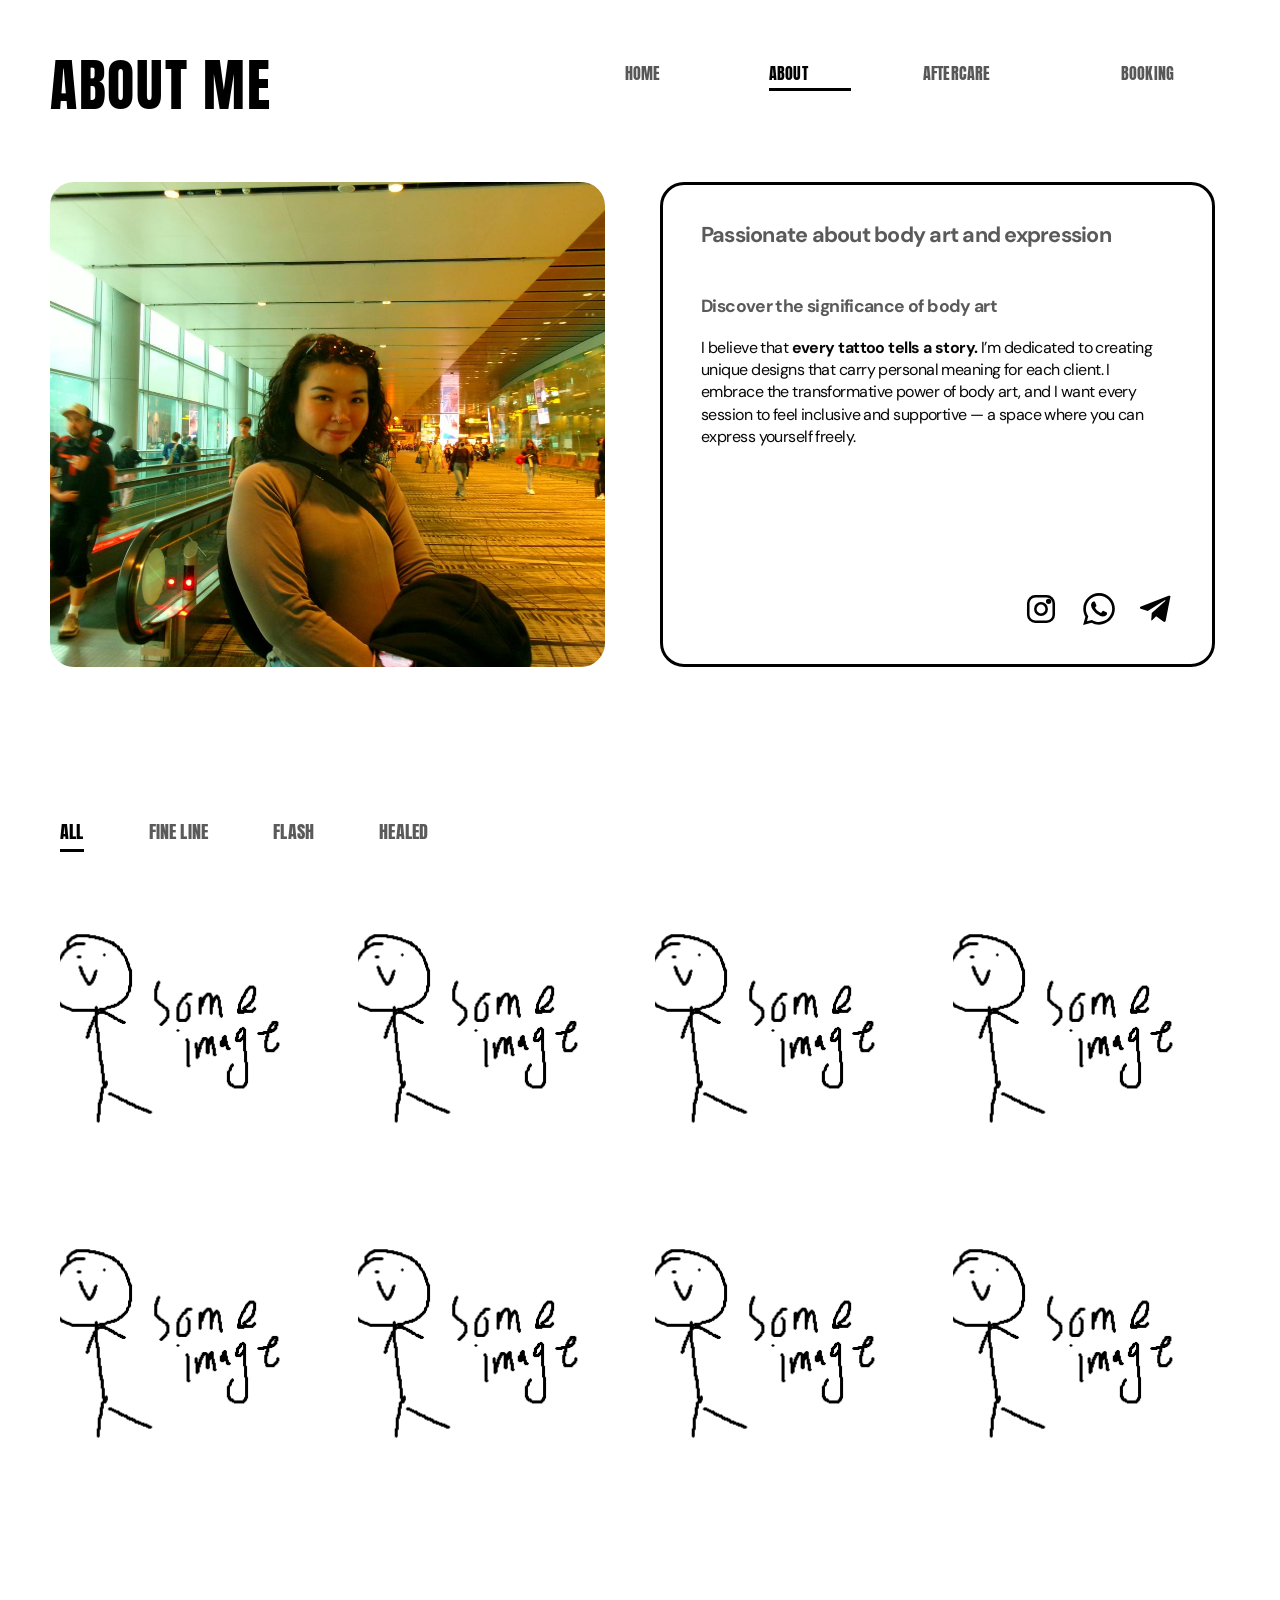
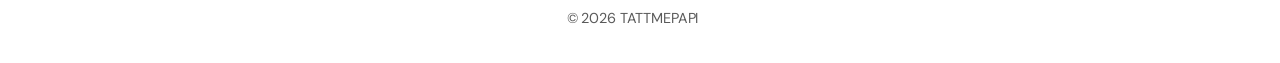
==== commit 817ea4fb: "updates" ====
--- a/about.html
+++ b/about.html
@@ -51,21 +51,20 @@
               <h3>Discover the significance of body art</h3>
 
               <p>
-                At our studio, we believe that
+                I believe that
                 <strong>every tattoo tells a story.</strong>
-                Our artists are dedicated to creating unique designs that
-                resonate with personal meaning for each client. We embrace
-                the transformative power of body art, fostering an inclusive
-                and supportive environment where individuals can express
-                themselves freely.
+                I’m dedicated to creating unique designs that carry personal
+                meaning for each client. I embrace the transformative power of
+                body art, and I want every session to feel inclusive and
+                supportive — a space where you can express yourself freely.
               </p>
             </div>
 
-            <div class="about-social-links" aria-label="Contact links">
+            <div class="about-social-links" role="group" aria-label="Contact links">
               <a
                 href="https://instagram.com/tattmepapi"
                 target="_blank"
-                rel="noopener"
+                rel="noopener noreferrer"
                 aria-label="Visit TATTMEPAPI on Instagram"
               >
                 <svg viewBox="0 0 24 24" aria-hidden="true">
@@ -78,7 +77,7 @@
               <a
                 href="https://wa.me/6580715440"
                 target="_blank"
-                rel="noopener"
+                rel="noopener noreferrer"
                 aria-label="Message TATTMEPAPI on WhatsApp"
               >
                 <img src="svg/whatsapp-svgrepo-com.svg" alt="" />
@@ -87,7 +86,7 @@
               <a
                 href="https://t.me/papisonlyfans"
                 target="_blank"
-                rel="noopener"
+                rel="noopener noreferrer"
                 aria-label="Message TATTMEPAPI on Telegram"
               >
                 <svg
@@ -108,6 +107,7 @@
       <div class="portfolio-container">
         <div
           class="portfolio-tabs"
+          role="group"
           aria-label="Tattoo portfolio categories"
         >
           <button
@@ -203,6 +203,10 @@
       </div>
     </section>
   </main>
+
+  <footer class="site-footer">
+    <p>&copy; 2026 TATTMEPAPI</p>
+  </footer>
 
   <dialog
     class="portfolio-lightbox"
--- a/styles/main.css
+++ b/styles/main.css
@@ -2381,10 +2381,6 @@
   }
 }
 
-.nz-notice[open] {
-  animation: notice-bounce-in 650ms ease-out both;
-}
-
 @keyframes notice-backdrop-in {
   from { opacity: 0; }
   to   { opacity: 1; }
@@ -2404,3 +2400,184 @@
     animation: none;
   }
 }
+
+/* =========================================================
+   Keyboard focus — only appears when navigating with Tab,
+   never on mouse clicks, so the visual design is unchanged.
+   ========================================================= */
+
+.home-nav a:focus-visible,
+.about-nav a:focus-visible,
+.aftercare-nav a:focus-visible,
+.booking-nav a:focus-visible,
+.portfolio-tab:focus-visible,
+.social-links a:focus-visible,
+.about-social-links a:focus-visible,
+.nz-notice-artists a:focus-visible,
+.nz-notice-close:focus-visible {
+  outline: 2px solid #000;
+  outline-offset: 6px;
+  border-radius: 4px;
+}
+
+.booking-contact-button:focus-visible,
+.nz-notice-done:focus-visible {
+  outline: 3px solid #000;
+  outline-offset: 4px;
+}
+
+.aftercare-item summary:focus-visible,
+.booking-accordion-item summary:focus-visible {
+  outline: 2px solid #000;
+  outline-offset: -4px;
+}
+
+@media (prefers-reduced-motion: reduce) {
+  .social-links a,
+  .about-social-links a,
+  .booking-contact-button,
+  .portfolio-open img {
+    transition: none;
+  }
+
+  .social-links a:hover,
+  .about-social-links a:hover,
+  .booking-contact-button:hover,
+  .portfolio-open:hover img {
+    transform: none;
+  }
+}
+
+/* Masked bank account number — matches the PayNow UEN pill */
+.account-number {
+  font-variant-numeric: tabular-nums;
+  letter-spacing: 0.04em;
+  white-space: nowrap;
+}
+
+.account-actions {
+  display: flex;
+  flex-wrap: wrap;
+  justify-content: center;
+  gap: 12px;
+  margin: 4px 0 24px;
+}
+
+.account-button {
+  padding: 8px 24px;
+  border: 3px solid #111;
+  border-radius: 999px;
+  background: #fff;
+  color: #000;
+  cursor: pointer;
+  font: inherit;
+  font-size: 1.05rem;
+  font-weight: 700;
+  letter-spacing: -0.02em;
+  transition: background-color 0.2s ease, color 0.2s ease;
+}
+
+@media (hover: hover) {
+  .account-button:hover {
+    background: #111;
+    color: #fff;
+  }
+}
+
+.account-button:focus-visible {
+  outline: 3px solid #000;
+  outline-offset: 4px;
+}
+
+@media (max-width: 600px) {
+  .account-button {
+    width: 100%;
+  }
+}
+
+/* Booking enquiry template — copy icon in the header */
+.booking-template-header {
+  position: relative;
+}
+
+.booking-template-card .booking-template-header h3 {
+  padding-right: 80px;
+  padding-left: 80px;
+}
+
+.template-copy-button {
+  position: absolute;
+  top: 50%;
+  right: 22px;
+  display: grid;
+  width: 44px;
+  height: 44px;
+  place-items: center;
+  padding: 0;
+  border: 0;
+  border-radius: 10px;
+  background: transparent;
+  color: #000;
+  cursor: pointer;
+  transform: translateY(-50%);
+  transition: opacity 0.2s ease;
+}
+
+.template-copy-button svg {
+  grid-area: 1 / 1;
+  width: 28px;
+  height: 28px;
+  fill: none;
+  stroke: currentColor;
+  stroke-linecap: round;
+  stroke-linejoin: round;
+  stroke-width: 1.8;
+  transition: opacity 0.2s ease, transform 0.2s ease;
+}
+
+.template-copy-button .icon-check {
+  opacity: 0;
+  transform: scale(0.6);
+  stroke-width: 2.2;
+}
+
+.template-copy-button.is-copied .icon-copy {
+  opacity: 0;
+  transform: scale(0.6);
+}
+
+.template-copy-button.is-copied .icon-check {
+  opacity: 1;
+  transform: scale(1);
+}
+
+@media (hover: hover) {
+  .template-copy-button:hover { opacity: 0.6; }
+}
+
+.template-copy-button:focus-visible {
+  outline: 2px solid #000;
+  outline-offset: 2px;
+}
+
+.visually-hidden {
+  position: absolute;
+  width: 1px;
+  height: 1px;
+  overflow: hidden;
+  clip: rect(0 0 0 0);
+  white-space: nowrap;
+}
+
+/* Footer (all pages) */
+.site-footer {
+  padding: 28px 24px 36px;
+  color: #5a5a5a;
+  font-size: 0.9rem;
+  letter-spacing: -0.01em;
+  text-align: center;
+}
+
+.site-footer p {
+  margin: 0;
+}
--- a/styles/mobile.css
+++ b/styles/mobile.css
@@ -12,19 +12,22 @@
   .home-layout {
     display: flex;
     flex-direction: column;
-    gap: 36px;
     width: 100%;
+    gap: 16px;
     min-height: 0;
     padding: 32px 24px 60px;
   }
-  .home-content {
-    display: flex;
-    flex-direction: column;
-    align-items: center;
-    gap: 30px;
-    width: 100%;
-    padding: 0;
-  }
+
+.home-content {
+  display: flex;
+  flex-direction: column;
+  align-items: center;
+  gap: 24px;
+  width: 100%;
+  min-height: 0;                 /* remove the reserved 55svh space */
+  padding: clamp(60px, 12svh, 110px) 0 0;
+  text-align: center;
+}
   .brand-name { font-size: clamp(1.75rem, 5vw, 2.5rem); }
   .home-copy {
     margin: 0;
@@ -43,12 +46,14 @@
     padding: 0;
   }
   .home-nav a { font-size: 1.15rem; }
-  .social-links { margin-top: 24px; }
+  .social-links { margin-top: 8px; }
   .video-card {
     width: 100%;
     height: clamp(300px, 65vw, 650px);
     min-height: 0;
   }
+
+  
 
   /* About */
   .about-hero { min-height: 0; padding: 40px 0 75px; }
@@ -242,3 +247,541 @@
   .grabpay-option > h4,
   .grabpay-option > p { margin-right: 20px; margin-left: 20px; }
 }
+
+
+/* More compact About, Aftercare, and Booking on narrow phones */
+@media (max-width: 600px) {
+  /* Page titles and navigation */
+  .about-top-row h1,
+  .aftercare-page-header h1,
+  .booking-page-header h1 {
+    font-size: clamp(2.5rem, 10vw, 3.1rem);
+  }
+
+  .about-nav a,
+  .aftercare-nav a,
+  .booking-nav a {
+    font-size: 0.9rem;
+  }
+
+  /* About */
+  .about-hero {
+    padding-top: 30px;
+    padding-bottom: 50px;
+  }
+
+  .about-grid {
+    margin-top: 30px;
+    gap: 16px;
+  }
+
+  .about-image-wrap {
+    aspect-ratio: 1 / 0.8;
+  }
+
+  .about-text-card {
+    padding: 20px;
+  }
+
+  .about-text-content h2 {
+    font-size: 1.25rem;
+  }
+
+  .about-text-content h3 {
+    margin-top: 25px;
+    font-size: 1.05rem;
+  }
+
+  .about-text-content p {
+    font-size: 1rem;
+    line-height: 1.5;
+  }
+
+  /* Aftercare */
+  .aftercare-hero {
+    padding-top: 30px;
+  }
+
+  .aftercare-container {
+    margin-top: 40px;
+  }
+
+  .aftercare-item summary {
+    min-height: 72px;
+    padding: 14px 8px;
+    font-size: 1.25rem;
+  }
+
+  .aftercare-content {
+    padding: 8px 12px 32px;
+  }
+
+  .aftercare-content p {
+    font-size: 1rem;
+    line-height: 1.45;
+  }
+
+  /* Booking */
+  .booking-page-header {
+    padding-top: 30px;
+  }
+
+  .booking-hero-layout {
+    margin-top: 30px;
+    gap: 20px;
+  }
+
+  .booking-intro-card,
+  .rate-card,
+  .deposit-card-stack .rate-card,
+  .consent-card {
+    padding: 20px;
+  }
+
+  .booking-intro-card h2 {
+    font-size: 1.65rem;
+  }
+
+  .booking-process-section,
+  .booking-pricing-section,
+  .booking-deposit-section,
+  .booking-policy-section,
+  .booking-consent-section,
+  .booking-payment-section {
+    padding: 40px 0;
+  }
+
+  .booking-step-intro h2 {
+    margin-bottom: 25px;
+    font-size: 2.45rem;
+  }
+
+  .booking-step-number {
+    font-size: 2.8rem;
+  }
+
+  .booking-step-intro h3 {
+    font-size: 1.4rem;
+  }
+
+  .booking-accordion-item summary {
+    min-height: 76px;
+    font-size: 1.25rem;
+  }
+
+  .booking-contact-copy h2 {
+    font-size: clamp(2.4rem, 9vw, 3.4rem);
+  }
+}
+
+
+/* =========================================================
+   MOBILE REFINEMENTS
+   Put the step headings above their cards, give pages more
+   side breathing room, and scale everything down a notch.
+   ========================================================= */
+
+/* Tablet + phone: step intro (02, 04, 06) goes ABOVE its cards */
+@media (max-width: 1000px) {
+  .pricing-intro,
+  .policy-intro,
+  .payment-intro {
+    order: -1;
+  }
+
+  /* Smaller social icons (Home) */
+  .social-links { gap: 20px; }
+
+  .social-links a {
+    width: 32px;
+    height: 32px;
+    flex-basis: 32px;
+  }
+
+  /* Smaller social icons (Booking) */
+  .booking-social-links { gap: 18px; }
+
+  .booking-social-links a {
+    width: 32px;
+    height: 32px;
+  }
+}
+
+/* Phones */
+@media (max-width: 600px) {
+  :root { --m-gutter: 56px; } /* 28px of space on each side */
+
+  /* ---------- Home ---------- */
+  .social-links { gap: 18px; }
+
+  .social-links a {
+    width: 28px;
+    height: 28px;
+    flex-basis: 28px;
+  }
+
+  /* ---------- Wider side margins everywhere ---------- */
+  .about-top-row,
+  .about-container,
+  .portfolio-container,
+  .aftercare-page-header,
+  .aftercare-container,
+  .booking-page-header,
+  .booking-hero-layout,
+  .booking-process-layout,
+  .booking-pricing-layout,
+  .booking-deposit-layout,
+  .booking-policy-layout,
+  .booking-consent-layout,
+  .booking-payment-layout,
+  .booking-contact-layout {
+    width: calc(100% - var(--m-gutter));
+    max-width: none;
+  }
+
+  /* ---------- Shared page headers ---------- */
+  .about-top-row h1,
+  .aftercare-page-header h1,
+  .booking-page-header h1 {
+    font-size: clamp(2.1rem, 9vw, 2.6rem);
+  }
+
+  .about-top-row,
+  .aftercare-page-header,
+  .booking-page-header { gap: 20px; }
+
+  .about-nav,
+  .aftercare-nav,
+  .booking-nav { gap: 12px 20px; }
+
+  .about-nav a,
+  .aftercare-nav a,
+  .booking-nav a { font-size: 0.85rem; }
+
+  .about-nav a.active::after,
+  .aftercare-nav a.active::after,
+  .booking-nav a.active::after {
+    bottom: -7px;
+    height: 2px;
+  }
+
+  /* ---------- About ---------- */
+  .about-grid { margin-top: 26px; gap: 14px; }
+
+  .about-image-wrap,
+  .about-text-card { border-radius: 18px; }
+
+  .about-text-card { padding: 20px; border-width: 2px; }
+  .about-text-content h2 { font-size: 1.1rem; }
+  .about-text-content h3 { margin: 20px 0 10px; font-size: 0.95rem; }
+  .about-text-content p { font-size: 0.92rem; line-height: 1.5; }
+
+  .about-social-links { gap: 18px; margin-top: 24px; }
+
+  .about-social-links a {
+    width: 26px;
+    height: 26px;
+  }
+
+  .portfolio-section { padding: 30px 0 60px; }
+  .portfolio-tabs { gap: 10px 22px; margin-bottom: 24px; }
+  .portfolio-tab { font-size: 1rem; }
+  .portfolio-tab.active::after { bottom: -7px; height: 2px; }
+  .portfolio-grid { gap: 10px; }
+
+  /* ---------- Aftercare ---------- */
+  .aftercare-container { margin-top: 34px; }
+
+  .aftercare-item summary {
+    min-height: 62px;
+    padding: 12px 6px;
+    font-size: 1.1rem;
+  }
+
+  .aftercare-content { padding: 4px 8px 28px; }
+
+  .aftercare-content p {
+    margin-bottom: 16px;
+    font-size: 0.92rem;
+    line-height: 1.5;
+  }
+
+  /* ---------- Booking: hero ---------- */
+  .booking-hero-layout { margin-top: 26px; gap: 16px; }
+  .booking-hero-section { padding-bottom: 40px; }
+
+  .booking-intro-card {
+    padding: 20px;
+    border-width: 2px;
+    border-radius: 18px;
+  }
+
+  .booking-intro-card h2 { margin-bottom: 12px; font-size: 1.35rem; }
+  .booking-intro-card p { font-size: 0.95rem; line-height: 1.45; }
+  .booking-button-row { gap: 10px; margin-top: 20px; }
+
+  .booking-contact-button {
+    min-height: 46px;
+    padding: 10px 18px;
+    font-size: 0.98rem;
+  }
+
+  .booking-hero-image {
+    height: 240px;
+    border-radius: 18px;
+  }
+
+  /* ---------- Booking: steps ---------- */
+  .booking-process-section,
+  .booking-pricing-section,
+  .booking-deposit-section,
+  .booking-policy-section,
+  .booking-consent-section,
+  .booking-payment-section { padding: 32px 0; }
+
+  .booking-process-layout,
+  .booking-pricing-layout,
+  .booking-deposit-layout,
+  .booking-policy-layout,
+  .booking-consent-layout,
+  .booking-payment-layout { gap: 22px; }
+
+  .booking-step-intro h2 { margin-bottom: 18px; font-size: 1.9rem; }
+  .booking-step-number { margin-bottom: 12px; font-size: 2.2rem; }
+  .booking-step-intro h3 { margin-bottom: 10px; font-size: 1.2rem; }
+  .booking-step-intro > p { font-size: 0.95rem; line-height: 1.45; }
+
+  /* Template card */
+  .booking-template-card { border-width: 2px; border-radius: 18px; }
+
+  .booking-template-card h3 {
+    padding: 16px;
+    border-bottom-width: 2px;
+    font-size: 1.15rem;
+  }
+
+  .booking-template-content { padding: 18px 20px; }
+  .booking-template-content p { margin-bottom: 14px; font-size: 0.92rem; }
+
+  /* Rate / deposit / consent cards */
+  .pricing-card-stack,
+  .deposit-card-stack,
+  .consent-card-stack { gap: 12px; }
+
+  .rate-card,
+  .deposit-card-stack .rate-card {
+    padding: 18px 20px;
+    border-radius: 18px;
+  }
+
+  .rate-card-light,
+  .consent-card-light { border-width: 2px; }
+
+  .rate-card h3 { margin-bottom: 6px; font-size: 1.1rem; }
+  .rate-card p { font-size: 0.92rem; line-height: 1.4; }
+
+  .consent-card { padding: 20px; border-radius: 18px; }
+  .consent-card h3 { margin-bottom: 14px; font-size: 1.1rem; }
+  .consent-card p { margin-bottom: 12px; font-size: 0.9rem; line-height: 1.45; }
+
+  /* Warning notes */
+  .deposit-note,
+  .medical-note,
+  .consent-intro .medical-note {
+    grid-template-columns: 34px minmax(0, 1fr);
+    gap: 12px;
+    margin-top: 22px;
+  }
+
+  .note-icon {
+    width: 34px;
+    height: 34px;
+    border-width: 3px;
+    font-size: 1.4rem;
+  }
+
+  .deposit-note p,
+  .medical-note p { font-size: 0.82rem; line-height: 1.45; }
+
+  /* Accordions — same scale as Aftercare */
+  .booking-accordion-item { border-top-width: 2px; }
+  .booking-accordion-item:last-child { border-bottom-width: 2px; }
+
+  .booking-accordion-item summary {
+    min-height: 62px;
+    padding: 12px 6px;
+    font-size: 1.1rem;
+  }
+
+  .booking-accordion-icon {
+    width: 31px;
+    height: 31px;
+    flex-basis: 31px;
+  }
+
+  .booking-accordion-icon::before,
+  .booking-accordion-icon::after {
+    width: 28px;
+    height: 2px;
+  }
+
+  .booking-accordion-content,
+  .payment-content,
+  .grabpay-content { padding: 4px 8px 28px; }
+
+  .booking-accordion-content p {
+    margin-bottom: 14px;
+    font-size: 0.92rem;
+    line-height: 1.45;
+  }
+
+  /* PayNow */
+  .paynow-content { gap: 18px; }
+  .paynow-content > p { font-size: 0.92rem; line-height: 1.45; text-align: center; }
+  .paynow-qr-wrap img { width: 170px; height: 170px; }
+
+  .paynow-qr-wrap span,
+  .account-button {
+    padding: 6px 18px;
+    border-width: 2px;
+    font-size: 0.9rem;
+  }
+
+  .account-actions { gap: 8px; margin-bottom: 14px; }
+
+  /* GrabPay */
+  .grabpay-intro-text { margin-bottom: 14px; font-size: 0.95rem; }
+  .grabpay-warning-text { margin-bottom: 20px; font-size: 0.82rem; }
+  .grabpay-options { gap: 14px; }
+
+  .grabpay-option { border-width: 2px; border-radius: 18px; }
+
+  .grabpay-option > h3,
+  .grabpay-option > h4,
+  .grabpay-option > p { margin-right: 18px; margin-left: 18px; }
+
+  .grabpay-option > h3 { margin-top: 18px; margin-bottom: 8px; font-size: 1.15rem; }
+  .grabpay-option > h4 { margin-bottom: 12px; font-size: 1rem; }
+  .grabpay-option > p { margin-bottom: 18px; font-size: 0.9rem; line-height: 1.45; }
+
+  .grabpay-example { border-top-width: 2px; }
+
+  .grabpay-example > p {
+    padding: 12px 14px;
+    border-bottom-width: 1px;
+    font-size: 0.88rem;
+  }
+
+  .grabpay-example > div {
+    gap: 10px;
+    min-height: 0;
+    padding: 12px 14px;
+    border-bottom-width: 1px;
+    font-size: 0.84rem;
+  }
+
+  .grabpay-example strong { font-size: 0.9rem; }
+
+  /* ---------- Booking: final contact ---------- */
+  .booking-contact-section { padding: 50px 0 60px; }
+  .booking-contact-layout { gap: 24px; }
+
+  .booking-contact-copy h2 {
+    margin-bottom: 16px;
+    font-size: clamp(2rem, 8.5vw, 2.5rem);
+  }
+
+  .booking-contact-copy p { font-size: 1rem; line-height: 1.45; }
+  .booking-contact-actions { gap: 10px; }
+
+  .booking-contact-actions .booking-contact-button {
+    min-height: 52px;
+    font-size: 1.1rem;
+  }
+
+  .booking-social-links { gap: 16px; margin-top: 16px; }
+
+  .booking-social-links a {
+    width: 26px;
+    height: 26px;
+  }
+}
+
+/* Fixes: desktop-only line breaks on Home, and the tall open
+   Aftercare header that was leaking onto mobile */
+@media (max-width: 1000px) {
+  .desktop-break { display: none; }
+  .aftercare-item[open] summary { min-height: 112px; }
+}
+
+@media (max-width: 600px) {
+  .aftercare-item[open] summary { min-height: 62px; }
+}
+
+/* Booking 02 + 03: right-align text in the white cards (matches desktop) */
+@media (max-width: 1000px) {
+  .pricing-card-stack .rate-card-light,
+  .deposit-card-stack .rate-card-light {
+    text-align: right;
+  }
+}
+
+/* =========================================================
+   Home (mobile): bigger menu + more space below it
+   ========================================================= */
+@media (max-width: 1000px) {
+  .home-nav {
+    flex-wrap: wrap;          /* safety net: never cut off */
+    gap: 14px 32px;
+    margin-bottom: 48px;      /* space between menu and TATTMEPAPI */
+  }
+
+  .home-nav a {
+    font-size: 1.4rem;
+    white-space: nowrap;
+  }
+
+  .home-nav a::after { bottom: -9px; }
+}
+
+@media (max-width: 600px) {
+  .home-nav {
+    gap: 12px clamp(14px, 4.5vw, 22px);
+    margin-bottom: 40px;
+  }
+
+  .home-nav a {
+    font-size: clamp(1.1rem, 5.2vw, 1.35rem);
+  }
+}
+
+/* Home (mobile): a little more breathing room between each piece */
+@media (max-width: 1000px) {
+  .home-content { gap: 30px; }       /* TATTMEPAPI ↔ Hello There! (was 24px) */
+  .intro-text { margin-top: 26px; }  /* Hello There! ↔ Discover… (was 20px) */
+  .social-links { margin-top: 20px; }/* Discover… ↔ icons (was 8px) */
+  .home-layout { gap: 34px; }        /* icons ↔ video (was 26px) */
+}
+
+/* Booking template copy icon (phones) */
+@media (max-width: 600px) {
+  .booking-template-card .booking-template-header h3 {
+    padding-right: 52px;
+    padding-left: 52px;
+  }
+
+  .template-copy-button { right: 8px; }
+
+  .template-copy-button svg {
+    width: 22px;
+    height: 22px;
+  }
+}
+
+/* Footer (phones) */
+@media (max-width: 600px) {
+  .site-footer {
+    padding: 16px 18px 28px;
+    font-size: 0.8rem;
+  }
+}
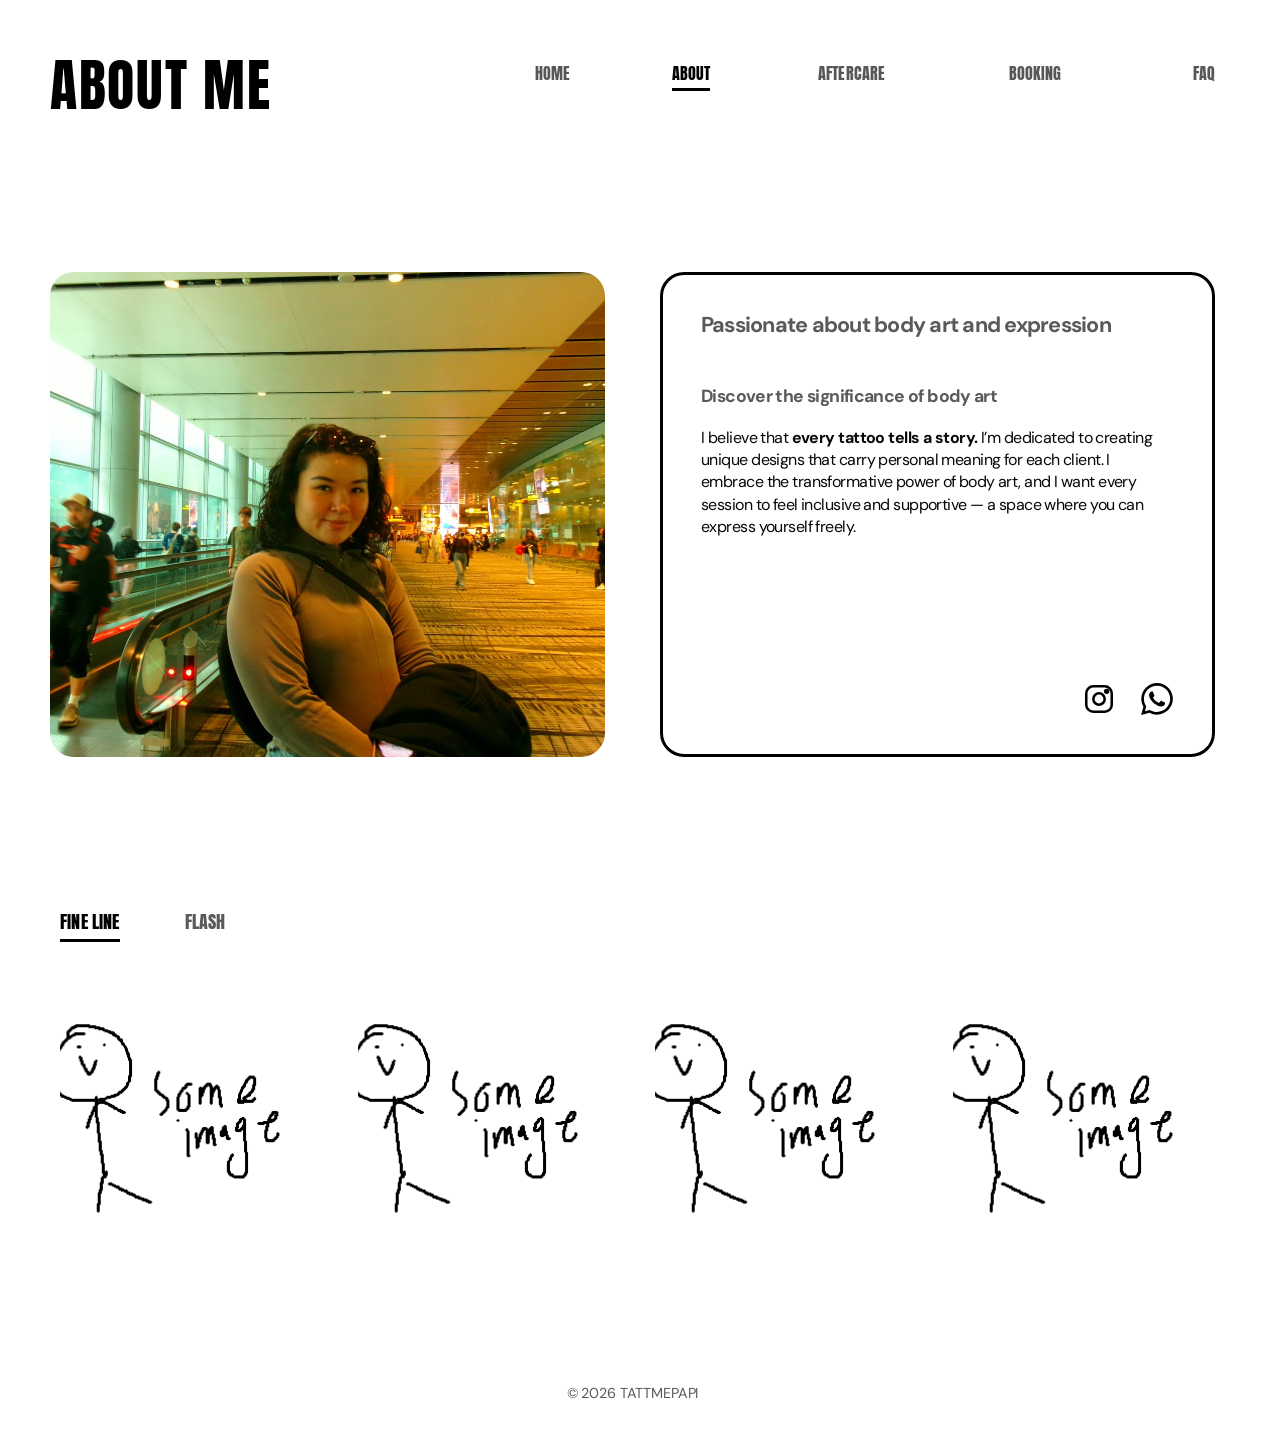
==== commit aca4cf83: "update layouts" ====
--- a/about.html
+++ b/about.html
@@ -32,6 +32,7 @@
           <a href="about.html" class="active" aria-current="page">About</a>
           <a href="aftercare.html">Aftercare</a>
           <a href="booking.html">Booking</a>
+          <a href="faq.html">FAQ</a>
         </nav>
       </div>
 
@@ -83,20 +84,6 @@
                 <img src="svg/whatsapp-svgrepo-com.svg" alt="" />
               </a>
 
-              <a
-                href="https://t.me/papisonlyfans"
-                target="_blank"
-                rel="noopener noreferrer"
-                aria-label="Message TATTMEPAPI on Telegram"
-              >
-                <svg
-                  class="telegram-icon"
-                  viewBox="0 0 24 24"
-                  aria-hidden="true"
-                >
-                  <path d="M21.4 3.6 18.2 20c-.2 1.1-.8 1.4-1.7.9l-5.1-3.7-2.5 2.4c-.3.3-.5.5-1 .5l.4-5.2 9.5-8.6c.4-.4-.1-.6-.6-.3L5.5 13.4.5 11.8c-1.1-.4-1.1-1.1.2-1.6L20.2 2.7c.9-.3 1.7.2 1.2.9Z"></path>
-                </svg>
-              </a>
             </div>
           </article>
         </div>
@@ -111,18 +98,19 @@
           aria-label="Tattoo portfolio categories"
         >
           <button
+            class="portfolio-tab"
+            type="button"
+            aria-pressed="false"
+            data-filter="instagram"
+            hidden
+          >
+            Instagram
+          </button>
+
+          <button
             class="portfolio-tab active"
             type="button"
             aria-pressed="true"
-            data-filter="all"
-          >
-            All
-          </button>
-
-          <button
-            class="portfolio-tab"
-            type="button"
-            aria-pressed="false"
             data-filter="fine-line"
           >
             Fine line
@@ -136,18 +124,9 @@
           >
             Flash
           </button>
-
-          <button
-            class="portfolio-tab"
-            type="button"
-            aria-pressed="false"
-            data-filter="healed"
-          >
-            Healed
-          </button>
         </div>
 
-        <div class="portfolio-grid">
+        <div class="portfolio-grid" id="portfolioGrid">
           <article class="portfolio-card" data-category="fine-line">
             <button class="portfolio-open" type="button" aria-label="Enlarge fine-line tattoo 1">
               <img src="images/placeholder.png" alt="Fine-line tattoo work by TATTMEPAPI" loading="lazy" />
@@ -166,12 +145,6 @@
             </button>
           </article>
 
-          <article class="portfolio-card" data-category="healed">
-            <button class="portfolio-open" type="button" aria-label="Enlarge healed tattoo 1">
-              <img src="images/placeholder.png" alt="Healed tattoo work by TATTMEPAPI" loading="lazy" />
-            </button>
-          </article>
-
           <article class="portfolio-card" data-category="flash">
             <button class="portfolio-open" type="button" aria-label="Enlarge flash design 2">
               <img src="images/placeholder.png" alt="Flash tattoo design by TATTMEPAPI" loading="lazy" />
@@ -184,18 +157,25 @@
             </button>
           </article>
 
-          <article class="portfolio-card" data-category="healed">
-            <button class="portfolio-open" type="button" aria-label="Enlarge healed tattoo 2">
-              <img src="images/placeholder.png" alt="Healed tattoo by TATTMEPAPI" loading="lazy" />
-            </button>
-          </article>
-
           <article class="portfolio-card" data-category="fine-line">
             <button class="portfolio-open" type="button" aria-label="Enlarge fine-line tattoo 4">
               <img src="images/placeholder.png" alt="Fine-line tattoo work by TATTMEPAPI" loading="lazy" />
             </button>
           </article>
         </div>
+
+        <!-- Latest Instagram posts (filled in by scripts/about.js) -->
+        <div class="instagram-grid" id="instagramGrid" hidden></div>
+
+        <p class="instagram-more" id="instagramMore" hidden>
+          <a
+            href="https://instagram.com/tattmepapi"
+            target="_blank"
+            rel="noopener noreferrer"
+          >
+            See more on Instagram
+          </a>
+        </p>
 
         <p class="portfolio-empty-message" id="portfolioEmptyMessage" hidden>
           No tattoos in this category yet.
--- a/styles/main.css
+++ b/styles/main.css
@@ -375,10 +375,6 @@
   stroke-width: 1.8;
 }
 
-.about-social-links .telegram-icon {
-  fill: currentColor;
-  stroke: none;
-}
 
 /* PORTFOLIO */
 
@@ -973,9 +969,6 @@
   background: #28513f;
 }
 
-.telegram-button {
-  background: #2d6170;
-}
 
 .booking-hero-image {
   height: min(69vh, 707px);
@@ -1516,10 +1509,6 @@
   stroke-width: 1.8;
 }
 
-.booking-social-links .telegram-icon {
-  fill: currentColor;
-  stroke: none;
-}
 
 /* =========================================================
    Smaller desktop scale — About, Aftercare, Booking only
@@ -2157,7 +2146,7 @@
   .aftercare-page-header,
   .booking-page-header {
     display: grid;
-    grid-template-columns: minmax(0, 1fr) 590px;
+    grid-template-columns: minmax(0, 1fr) 680px;
     align-items: start;
     column-gap: 32px;
     width: min(calc(100% - 100px), 1400px);
@@ -2169,11 +2158,11 @@
   .aftercare-nav,
   .booking-nav {
     display: grid;
-    grid-template-columns: 72px 82px 126px 94px;
+    grid-template-columns: 72px 82px 126px 94px 48px;
     justify-content: space-between;
     align-items: start;
     gap: 0;
-    width: 590px;
+    width: 680px;
     padding-top: 5px;
   }
 
@@ -2448,126 +2437,6 @@
   }
 }
 
-/* Masked bank account number — matches the PayNow UEN pill */
-.account-number {
-  font-variant-numeric: tabular-nums;
-  letter-spacing: 0.04em;
-  white-space: nowrap;
-}
-
-.account-actions {
-  display: flex;
-  flex-wrap: wrap;
-  justify-content: center;
-  gap: 12px;
-  margin: 4px 0 24px;
-}
-
-.account-button {
-  padding: 8px 24px;
-  border: 3px solid #111;
-  border-radius: 999px;
-  background: #fff;
-  color: #000;
-  cursor: pointer;
-  font: inherit;
-  font-size: 1.05rem;
-  font-weight: 700;
-  letter-spacing: -0.02em;
-  transition: background-color 0.2s ease, color 0.2s ease;
-}
-
-@media (hover: hover) {
-  .account-button:hover {
-    background: #111;
-    color: #fff;
-  }
-}
-
-.account-button:focus-visible {
-  outline: 3px solid #000;
-  outline-offset: 4px;
-}
-
-@media (max-width: 600px) {
-  .account-button {
-    width: 100%;
-  }
-}
-
-/* Booking enquiry template — copy icon in the header */
-.booking-template-header {
-  position: relative;
-}
-
-.booking-template-card .booking-template-header h3 {
-  padding-right: 80px;
-  padding-left: 80px;
-}
-
-.template-copy-button {
-  position: absolute;
-  top: 50%;
-  right: 22px;
-  display: grid;
-  width: 44px;
-  height: 44px;
-  place-items: center;
-  padding: 0;
-  border: 0;
-  border-radius: 10px;
-  background: transparent;
-  color: #000;
-  cursor: pointer;
-  transform: translateY(-50%);
-  transition: opacity 0.2s ease;
-}
-
-.template-copy-button svg {
-  grid-area: 1 / 1;
-  width: 28px;
-  height: 28px;
-  fill: none;
-  stroke: currentColor;
-  stroke-linecap: round;
-  stroke-linejoin: round;
-  stroke-width: 1.8;
-  transition: opacity 0.2s ease, transform 0.2s ease;
-}
-
-.template-copy-button .icon-check {
-  opacity: 0;
-  transform: scale(0.6);
-  stroke-width: 2.2;
-}
-
-.template-copy-button.is-copied .icon-copy {
-  opacity: 0;
-  transform: scale(0.6);
-}
-
-.template-copy-button.is-copied .icon-check {
-  opacity: 1;
-  transform: scale(1);
-}
-
-@media (hover: hover) {
-  .template-copy-button:hover { opacity: 0.6; }
-}
-
-.template-copy-button:focus-visible {
-  outline: 2px solid #000;
-  outline-offset: 2px;
-}
-
-.visually-hidden {
-  position: absolute;
-  width: 1px;
-  height: 1px;
-  overflow: hidden;
-  clip: rect(0 0 0 0);
-  white-space: nowrap;
-}
 
 /* Footer (all pages) */
 .site-footer {
@@ -2581,3 +2450,555 @@
 .site-footer p {
   margin: 0;
 }
+
+/* Popup starts focused on itself (no ring shown on open) */
+.nz-notice-inner:focus { outline: none; }
+
+/* =========================================================
+   Booking form (replaces the enquiry template)
+   ========================================================= */
+
+.form-button {
+  background: #111;
+}
+
+.booking-process-layout {
+  align-items: start;
+}
+
+.booking-form {
+  display: grid;
+  gap: 24px;
+  padding: 40px 50px 44px;
+}
+
+.booking-field {
+  display: grid;
+  gap: 6px;
+}
+
+.booking-field[hidden] {
+  display: none;
+}
+
+.booking-field label {
+  font-size: clamp(1.1rem, 1.3vw, 1.4rem);
+  letter-spacing: -0.035em;
+  line-height: 1.15;
+}
+
+.booking-field-optional {
+  color: #5a5a5a;
+  font-size: 0.73em;
+  font-style: italic;
+}
+
+.booking-field-hint {
+  margin-top: -2px;
+  font-size: 0.85rem;
+  line-height: 1.35;
+}
+
+.booking-field input,
+.booking-field textarea {
+  width: 100%;
+  margin-top: 2px;
+  padding: 12px 14px;
+  border: 2px solid #111;
+  border-radius: 12px;
+  background: #fff;
+  color: #000;
+  font: inherit;
+  font-size: 1rem;
+  line-height: 1.4;
+}
+
+.booking-field textarea {
+  min-height: 3.2em;
+  resize: vertical;
+}
+
+.booking-field input::placeholder,
+.booking-field textarea::placeholder {
+  color: #9a9a9a;
+}
+
+.booking-field input:focus-visible,
+.booking-field textarea:focus-visible {
+  outline: 2px solid #000;
+  outline-offset: 2px;
+}
+
+.booking-field input:user-invalid,
+.booking-field textarea:user-invalid {
+  border-color: #b3261e;
+}
+
+.booking-form-check {
+  display: grid;
+  grid-template-columns: 22px minmax(0, 1fr);
+  align-items: start;
+  gap: 12px;
+  cursor: pointer;
+  font-size: 1rem;
+  line-height: 1.4;
+}
+
+.booking-form-check input {
+  width: 20px;
+  height: 20px;
+  margin: 1px 0 0;
+  accent-color: #111;
+  cursor: pointer;
+}
+
+.booking-form-note {
+  margin: 0;
+  font-size: 0.9rem;
+  font-style: italic;
+  line-height: 1.4;
+}
+
+.booking-form .booking-form-submit {
+  width: 100%;
+  border: 0;
+  cursor: pointer;
+  font-family: inherit;
+}
+
+.booking-form .booking-form-submit:disabled {
+  cursor: progress;
+  opacity: 0.6;
+}
+
+.booking-form-status {
+  margin: -8px 0 0;
+  font-size: 0.95rem;
+  line-height: 1.4;
+  text-align: center;
+}
+
+.booking-form-status:empty {
+  display: none;
+}
+
+/* Spam trap field — hidden from visitors */
+.booking-form-trap {
+  position: absolute;
+  left: -9999px;
+  width: 1px;
+  height: 1px;
+  overflow: hidden;
+}
+
+/* Booking form — tattoo type pills */
+.booking-choice-group {
+  min-width: 0;
+  margin: 0;
+  padding: 0;
+  border: 0;
+}
+
+.booking-choice-group legend {
+  margin-bottom: 8px;
+  padding: 0;
+  font-size: clamp(1.1rem, 1.3vw, 1.4rem);
+  letter-spacing: -0.035em;
+  line-height: 1.15;
+}
+
+.booking-choices {
+  display: flex;
+  flex-wrap: wrap;
+  gap: 10px;
+}
+
+.booking-choice {
+  position: relative;
+  cursor: pointer;
+}
+
+.booking-choice input {
+  position: absolute;
+  bottom: 0;
+  left: 50%;
+  width: 1px;
+  height: 1px;
+  opacity: 0;
+}
+
+.booking-choice span {
+  display: inline-block;
+  padding: 9px 16px;
+  border: 2px solid #111;
+  border-radius: 999px;
+  background: #fff;
+  color: #000;
+  font-size: 0.95rem;
+  line-height: 1.2;
+  transition: background-color 0.2s ease, color 0.2s ease;
+}
+
+.booking-choice input:checked + span {
+  background: #111;
+  color: #fff;
+}
+
+.booking-choice input:focus-visible + span {
+  outline: 2px solid #000;
+  outline-offset: 3px;
+}
+
+/* FAQ page: header only at the top, then straight into the sections */
+.faq-page .faq-hero-section {
+  min-height: 0;
+  padding-bottom: 0;
+}
+
+@media (min-width: 1001px) {
+  .faq-page .booking-pricing-section { padding-top: 110px; }
+}
+
+/* Text links inside booking copy (e.g. "FAQ") */
+.booking-intro-card p a,
+.booking-form-check a {
+  color: inherit;
+  font-weight: 700;
+  text-decoration: underline;
+  text-decoration-thickness: 2px;
+  text-underline-offset: 3px;
+}
+
+/* Underline under the active menu link matches the word's width */
+@media (min-width: 1001px) {
+  .about-nav a,
+  .aftercare-nav a,
+  .booking-nav a {
+    justify-self: start;
+  }
+
+  .about-nav a:last-child,
+  .aftercare-nav a:last-child,
+  .booking-nav a:last-child {
+    justify-self: end;
+  }
+}
+
+/* Keeps short phrases on one line */
+.nowrap { white-space: nowrap; }
+
+/* Booking form on its own, centred on the page */
+.booking-process-layout.booking-form-layout {
+  grid-template-columns: minmax(0, 1fr);
+  justify-content: center;
+}
+
+@media (min-width: 1001px) {
+  .booking-process-layout.booking-form-layout {
+    width: min(100% - 120px, 760px);
+  }
+
+  .booking-process-section:has(.booking-form-layout) {
+    padding-top: 40px;
+  }
+}
+
+/* =========================================================
+   Instagram tab — profile-style grid (3 across, square, tight gaps)
+   ========================================================= */
+.portfolio-grid[hidden],
+.instagram-grid[hidden],
+.instagram-more[hidden],
+.portfolio-tab[hidden] {
+  display: none;
+}
+
+.instagram-grid {
+  display: grid;
+  grid-template-columns: repeat(3, minmax(0, 1fr));
+  gap: 6px;
+  width: 100%;
+}
+
+.instagram-post {
+  position: relative;
+  display: block;
+  aspect-ratio: 1 / 1;
+  overflow: hidden;
+  border-radius: 6px;
+  background: #e7e7e7;
+}
+
+.instagram-post img {
+  display: block;
+  width: 100%;
+  height: 100%;
+  object-fit: cover;
+  transition: transform 0.35s ease, opacity 0.35s ease;
+}
+
+@media (hover: hover) {
+  .instagram-post:hover img {
+    opacity: 0.85;
+    transform: scale(1.03);
+  }
+}
+
+.instagram-post:focus-visible {
+  outline: 3px solid #000;
+  outline-offset: 2px;
+}
+
+/* Little icon for videos / multi-photo posts, like Instagram */
+.instagram-badge {
+  position: absolute;
+  top: 8px;
+  right: 8px;
+  width: 22px;
+  height: 22px;
+  color: #fff;
+  filter: drop-shadow(0 1px 2px rgba(0, 0, 0, 0.5));
+  pointer-events: none;
+}
+
+.instagram-badge svg {
+  display: block;
+  width: 100%;
+  height: 100%;
+}
+
+.instagram-badge-video svg {
+  fill: currentColor;
+}
+
+.instagram-badge-carousel svg {
+  fill: none;
+  stroke: currentColor;
+  stroke-linejoin: round;
+  stroke-width: 2;
+}
+
+.instagram-more {
+  margin: 36px 0 0;
+  text-align: center;
+}
+
+.instagram-more a {
+  display: inline-block;
+  padding: 10px 24px;
+  border: 2px solid #111;
+  border-radius: 999px;
+  color: #000;
+  font-weight: 700;
+  text-decoration: none;
+  transition: background-color 0.2s ease, color 0.2s ease;
+}
+
+@media (hover: hover) {
+  .instagram-more a:hover {
+    background: #111;
+    color: #fff;
+  }
+}
+
+.instagram-more a:focus-visible {
+  outline: 2px solid #000;
+  outline-offset: 4px;
+}
+
+/* Booking page: no image — intro card and form centred, form a bit wider */
+.booking-hero-layout.booking-hero-single {
+  grid-template-columns: minmax(0, 1fr);
+  justify-content: center;
+}
+
+.booking-hero-single .booking-intro-card {
+  text-align: center;
+}
+
+.booking-hero-single .booking-intro-card p {
+  margin-right: auto;
+  margin-left: auto;
+}
+
+.booking-hero-single .booking-button-row {
+  justify-content: center;
+}
+
+@media (min-width: 1001px) {
+  .booking-hero-layout.booking-hero-single,
+  .booking-process-layout.booking-form-layout {
+    width: min(100% - 120px, 900px);
+  }
+
+  .booking-hero-single { margin-top: 60px; }
+  .booking-hero-section:has(.booking-hero-single) { padding-bottom: 50px; }
+}
+
+/* =========================================================
+   Warning notes (Deposits + Consent): never run under the cards.
+   They fill their column and reach into the gap, stopping 40px
+   short of the cards on any screen width.
+   ========================================================= */
+@media (min-width: 1001px) {
+  .deposit-intro .deposit-note,
+  .consent-intro .medical-note {
+    width: calc(100% + clamp(25px, 8vw - 40px, 110px));
+    max-width: none;
+  }
+}
+
+/* Same, roomier gap between the page header and the content (desktop) */
+@media (min-width: 1001px) {
+  .about-grid { margin-top: 160px; }
+  .aftercare-container { margin-top: 160px; }
+  .booking-hero-layout.booking-hero-single { margin-top: 160px; }
+  .faq-page .booking-pricing-section { padding-top: 160px; }
+}
+
+/* =========================================================
+   Booking page — embedded Jotform + waiver card
+   ========================================================= */
+.jotform-embed {
+  width: 100%;
+  overflow: hidden;
+  border-radius: 24px;
+  scroll-margin-top: 24px;
+}
+
+.jotform-embed iframe {
+  display: block;
+  width: 100%;
+  min-width: 100%;
+  height: 900px; /* starting height; Jotform then fits it to the form */
+  border: 0;
+}
+
+.jotform-fallback {
+  margin: 14px 0 0;
+  color: #5a5a5a;
+  font-size: 0.9rem;
+  text-align: center;
+}
+
+.jotform-fallback a {
+  color: #000;
+  font-weight: 700;
+  text-decoration: underline;
+  text-underline-offset: 3px;
+}
+
+.waiver-card {
+  margin-top: 56px;
+  padding: 34px 38px;
+  border: 3px solid #111;
+  border-radius: 24px;
+  text-align: center;
+}
+
+.waiver-card h3 {
+  margin: 0 0 14px;
+  font-size: clamp(1.4rem, 1.8vw, 2rem);
+  letter-spacing: -0.04em;
+  line-height: 1.1;
+}
+
+.waiver-card p {
+  max-width: 560px;
+  margin: 0 auto 24px;
+  font-size: clamp(1rem, 1.15vw, 1.25rem);
+  letter-spacing: -0.03em;
+  line-height: 1.45;
+}
+
+.faq-waiver-button {
+  align-self: flex-start;
+  margin-top: 28px;
+}
+
+/* =========================================================
+   FAQ page — Aftercare-style accordions in small groups
+   ========================================================= */
+.faq-intro {
+  margin: 0 0 8px;
+  color: #5a5a5a;
+  font-size: clamp(1rem, 1.15vw, 1.25rem);
+  text-align: center;
+}
+
+.faq-group-label {
+  margin: 64px 0 14px;
+  color: #5a5a5a;
+  font-family: "Anton", Impact, sans-serif;
+  font-size: clamp(1.05rem, 1.25vw, 1.4rem);
+  font-weight: 400;
+  letter-spacing: 0.02em;
+  text-transform: uppercase;
+}
+
+.faq-group:first-of-type .faq-group-label {
+  margin-top: 44px;
+}
+
+.faq-container .aftercare-content .faq-note {
+  font-size: 0.9em;
+  font-style: italic;
+}
+
+.faq-container .aftercare-content .faq-example {
+  color: #5a5a5a;
+  font-size: 0.9em;
+}
+
+.faq-container .aftercare-content .faq-note strong,
+.faq-container .aftercare-content .faq-example strong {
+  text-decoration: none;
+}
+
+.faq-inline-button {
+  margin-top: 4px;
+  font-size: clamp(1rem, 1.2vw, 1.3rem);
+}
+
+.faq-contact {
+  margin-top: 90px;
+  text-align: center;
+}
+
+.faq-contact h2 {
+  margin: 0 0 16px;
+  font-family: "Anton", Impact, sans-serif;
+  font-size: clamp(2.2rem, 3.4vw, 3.6rem);
+  font-weight: 400;
+  line-height: 1.05;
+  text-transform: uppercase;
+}
+
+.faq-contact p {
+  max-width: 620px;
+  margin: 0 auto 28px;
+  font-size: clamp(1rem, 1.2vw, 1.3rem);
+  line-height: 1.45;
+}
+
+
+/* =========================================================
+   Warning notes — fit the real space on every screen.
+   The layout becomes a size container, so each note can use
+   the layout's width (100cqw) minus the card column and a 40px
+   gap. Never narrower than its own column, never wider than 760px.
+   ========================================================= */
+@media (min-width: 1001px) {
+  .booking-deposit-layout,
+  .booking-consent-layout {
+    container-type: inline-size;
+  }
+
+  .deposit-intro .deposit-note {
+    width: min(710px, max(100%, 100cqw - 610px - 90px));
+  }
+
+  .consent-intro .medical-note {
+    width: min(640px, max(100%, 100cqw - 710px - 90px));
+  }
+}
--- a/styles/mobile.css
+++ b/styles/mobile.css
@@ -640,14 +640,12 @@
   .paynow-content > p { font-size: 0.92rem; line-height: 1.45; text-align: center; }
   .paynow-qr-wrap img { width: 170px; height: 170px; }
 
-  .paynow-qr-wrap span,
-  .account-button {
+  .paynow-qr-wrap span {
     padding: 6px 18px;
     border-width: 2px;
     font-size: 0.9rem;
   }
 
-  .account-actions { gap: 8px; margin-bottom: 14px; }
 
   /* GrabPay */
   .grabpay-intro-text { margin-bottom: 14px; font-size: 0.95rem; }
@@ -763,21 +761,6 @@
   .home-layout { gap: 34px; }        /* icons ↔ video (was 26px) */
 }
 
-/* Booking template copy icon (phones) */
-@media (max-width: 600px) {
-  .booking-template-card .booking-template-header h3 {
-    padding-right: 52px;
-    padding-left: 52px;
-  }
-
-  .template-copy-button { right: 8px; }
-
-  .template-copy-button svg {
-    width: 22px;
-    height: 22px;
-  }
-}
-
 /* Footer (phones) */
 @media (max-width: 600px) {
   .site-footer {
@@ -785,3 +768,173 @@
     font-size: 0.8rem;
   }
 }
+
+/* =========================================================
+   New Zealand notice — fit on one screen on phones (no scrolling)
+   ========================================================= */
+@media (max-width: 600px) {
+  .nz-notice {
+    width: calc(100% - 28px);
+    max-height: calc(100dvh - 28px);
+    border-radius: 18px;
+  }
+
+  .nz-notice-inner { padding: 20px 20px 18px; }
+
+  .nz-notice-close {
+    top: 8px;
+    right: 10px;
+    font-size: 1.8rem;
+  }
+
+  .nz-notice-label {
+    margin-bottom: 4px;
+    font-size: 0.78rem;
+  }
+
+  .nz-notice h2 {
+    margin: 0 28px 12px 0;
+    font-size: 1.9rem;
+  }
+
+  .nz-notice p {
+    margin-bottom: 10px;
+    font-size: 0.88rem;
+    line-height: 1.45;
+  }
+
+  /* Artist links sit side by side as small pills */
+  .nz-notice-artists {
+    flex-direction: row;
+    justify-content: center;
+    gap: 6px;
+    margin: 14px 0 16px;
+  }
+
+  .nz-notice-artists a {
+    padding: 6px 11px;
+    font-size: 0.8rem;
+  }
+
+  .nz-notice-done {
+    padding: 11px 18px;
+    font-size: 0.95rem;
+  }
+}
+
+/* Short phones (e.g. iPhone SE) — squeeze a little more */
+@media (max-width: 600px) and (max-height: 700px) {
+  .nz-notice-inner { padding: 16px 18px 16px; }
+  .nz-notice h2 { margin-bottom: 8px; font-size: 1.65rem; }
+  .nz-notice p { margin-bottom: 8px; font-size: 0.82rem; line-height: 1.4; }
+  .nz-notice-artists { margin: 10px 0 12px; }
+  .nz-notice-artists a { padding: 5px 10px; font-size: 0.76rem; }
+  .nz-notice-done { padding: 10px 16px; }
+}
+
+/* Very small phones (320px wide) */
+@media (max-width: 340px) {
+  .nz-notice-inner { padding: 14px 15px; }
+  .nz-notice p { font-size: 0.78rem; }
+  .nz-notice-artists a { padding: 5px 8px; font-size: 0.72rem; }
+}
+
+/* Booking form (phones) */
+@media (max-width: 600px) {
+  .booking-form {
+    gap: 18px;
+    padding: 20px 18px 22px;
+  }
+
+  .booking-field label { font-size: 1rem; }
+  .booking-field-hint { font-size: 0.8rem; }
+
+  /* 16px stops iPhones zooming in when a field is tapped */
+  .booking-field input,
+  .booking-field textarea {
+    padding: 10px 12px;
+    border-radius: 10px;
+    font-size: 16px;
+  }
+
+  .booking-form-check { font-size: 0.9rem; }
+  .booking-form-note { font-size: 0.82rem; }
+}
+
+/* Tattoo type pills (phones) */
+@media (max-width: 600px) {
+  .booking-choice-group legend { font-size: 1rem; }
+  .booking-choices { gap: 8px; }
+  .booking-choice span { padding: 8px 13px; font-size: 0.88rem; }
+}
+
+/* FAQ page + five-link menu (phones/tablets) */
+@media (max-width: 1000px) {
+  .faq-page .booking-pricing-section { padding-top: 40px; }
+}
+
+@media (max-width: 600px) {
+  .home-nav {
+    gap: 12px clamp(12px, 3.8vw, 18px);
+  }
+
+  .home-nav a {
+    font-size: clamp(1rem, 4.6vw, 1.2rem);
+  }
+}
+
+/* Instagram grid (phones) — edge-to-edge feel like the app */
+@media (max-width: 600px) {
+  .instagram-grid { gap: 3px; }
+  .instagram-post { border-radius: 3px; }
+  .instagram-badge { top: 5px; right: 5px; width: 16px; height: 16px; }
+  .instagram-more { margin-top: 24px; }
+  .instagram-more a { padding: 8px 20px; font-size: 0.9rem; }
+}
+
+/* Same, roomier gap between the page header and the content */
+@media (max-width: 1000px) {
+  .about-grid { margin-top: 80px; }
+  .aftercare-container { margin-top: 80px; }
+  .booking-hero-layout.booking-hero-single { margin-top: 80px; }
+  .faq-page .booking-pricing-section { padding-top: 80px; }
+}
+
+@media (max-width: 600px) {
+  .about-grid { margin-top: 64px; }
+  .aftercare-container { margin-top: 64px; }
+  .booking-hero-layout.booking-hero-single { margin-top: 64px; }
+  .faq-page .booking-pricing-section { padding-top: 64px; }
+}
+
+/* Embedded Jotform + waiver card (phones) */
+@media (max-width: 600px) {
+  .jotform-embed { border-radius: 14px; }
+  .jotform-embed iframe { height: 1100px; }
+  .jotform-fallback { font-size: 0.82rem; }
+
+  .waiver-card {
+    margin-top: 36px;
+    padding: 20px;
+    border-width: 2px;
+    border-radius: 18px;
+  }
+
+  .waiver-card h3 { font-size: 1.2rem; }
+  .waiver-card p { font-size: 0.92rem; }
+  .waiver-card .booking-contact-button { width: 100%; }
+  .faq-waiver-button { margin-top: 20px; }
+}
+
+/* FAQ page (phones) */
+@media (max-width: 600px) {
+  .faq-intro { font-size: 0.9rem; }
+  .faq-group-label { margin: 40px 0 10px; font-size: 0.95rem; }
+  .faq-group:first-of-type .faq-group-label { margin-top: 28px; }
+  .faq-contact { margin-top: 56px; }
+  .faq-contact h2 { font-size: clamp(1.9rem, 8vw, 2.4rem); }
+  .faq-contact p { font-size: 0.92rem; margin-bottom: 20px; }
+  .faq-contact .booking-contact-button,
+  .faq-inline-button { width: 100%; }
+}
+
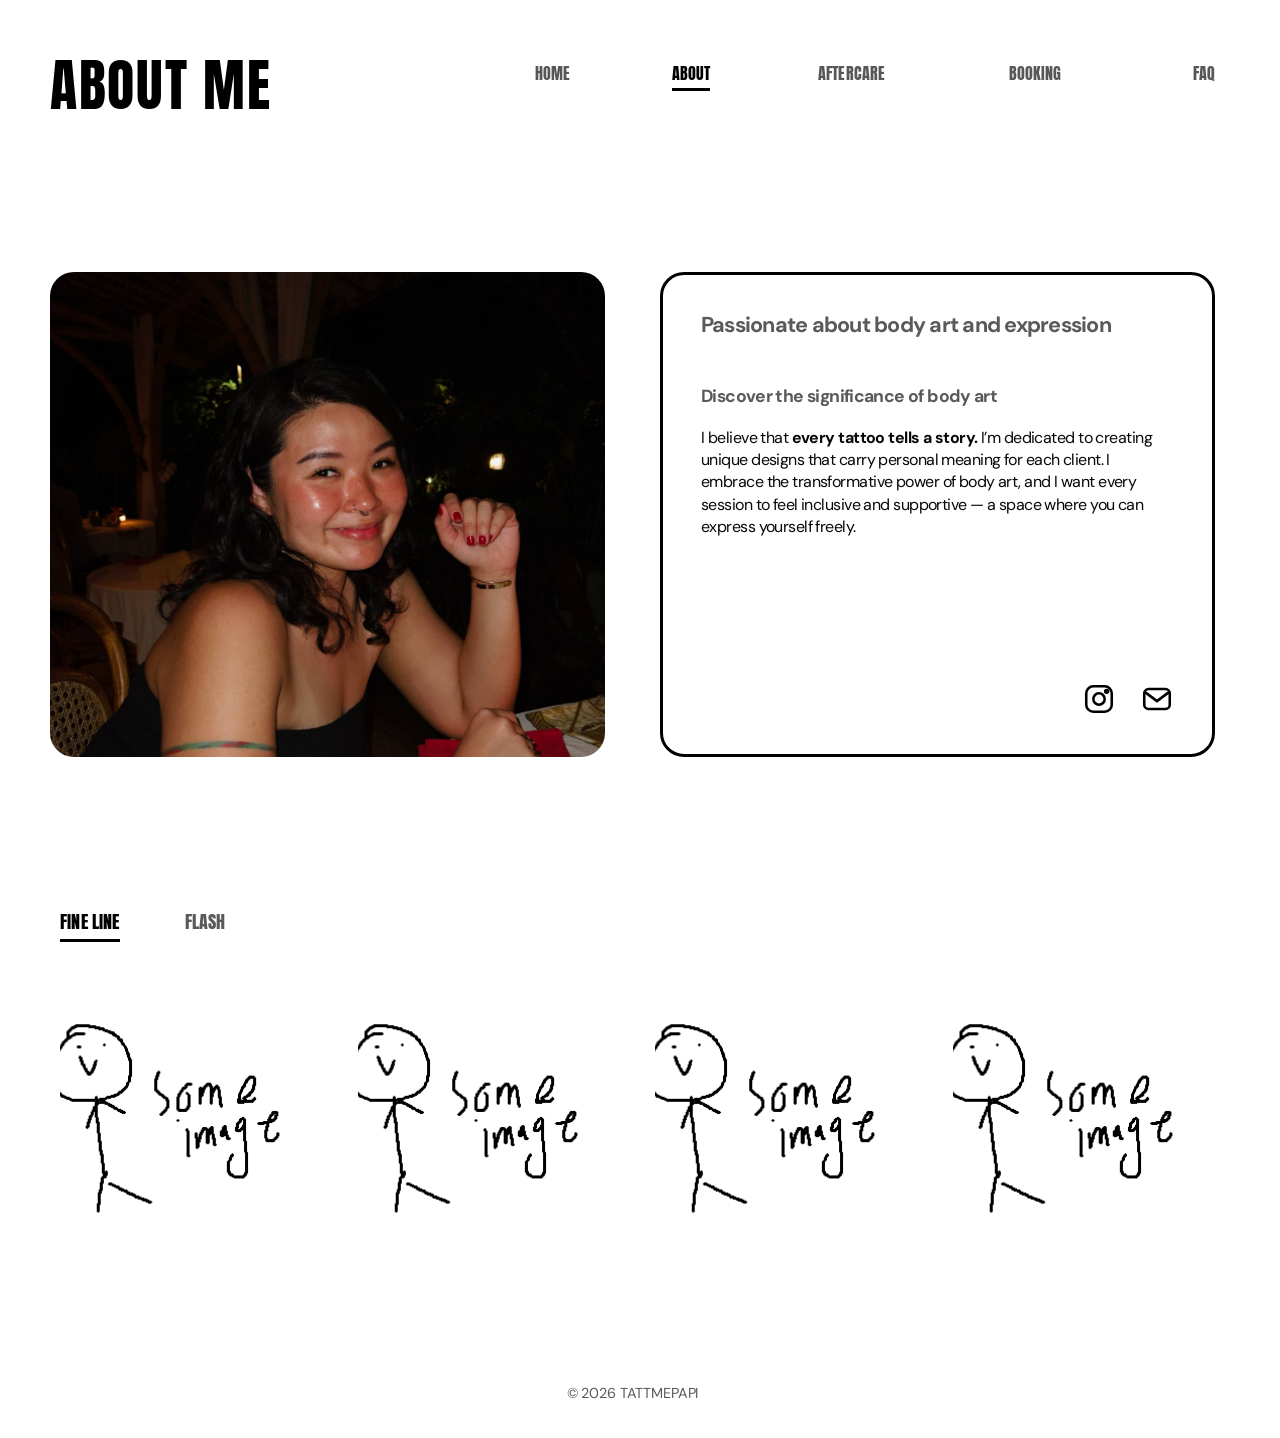
==== commit e14e3a7a: "updates" ====
--- a/about.html
+++ b/about.html
@@ -76,12 +76,13 @@
               </a>
 
               <a
-                href="https://wa.me/6580715440"
-                target="_blank"
-                rel="noopener noreferrer"
-                aria-label="Message TATTMEPAPI on WhatsApp"
+                href="mailto:tattmepapi@gmail.com?subject=Tattoo%20enquiry"
+                aria-label="Email TATTMEPAPI"
               >
-                <img src="svg/whatsapp-svgrepo-com.svg" alt="" />
+                <svg class="email-icon" viewBox="0 0 24 24" aria-hidden="true">
+                  <rect x="3" y="5" width="18" height="14" rx="3"></rect>
+                  <path d="M4 7.5l8 6 8-6"></path>
+                </svg>
               </a>
 
             </div>
--- a/styles/main.css
+++ b/styles/main.css
@@ -3002,3 +3002,185 @@
     width: min(640px, max(100%, 100cqw - 710px - 90px));
   }
 }
+
+/* FAQ — sections: intro level with its list */
+/* Intro text sits level with the middle of its list */
+@media (min-width: 1001px) {
+  .faq-page .booking-pricing-layout,
+  .faq-page .booking-deposit-layout,
+  .faq-page .booking-policy-layout,
+  .faq-page .booking-consent-layout,
+  .faq-page .booking-payment-layout {
+    align-items: center;
+  }
+
+  .faq-page .deposit-intro,
+  .faq-page .consent-intro {
+    display: block;
+    min-height: 0;
+    padding-top: 0;
+  }
+
+  .faq-page .booking-pricing-section,
+  .faq-page .booking-deposit-section,
+  .faq-page .booking-policy-section,
+  .faq-page .booking-consent-section,
+  .faq-page .booking-payment-section {
+    padding-top: 110px;
+    padding-bottom: 110px;
+  }
+}
+
+/* Email icon — outlined like the Instagram icon */
+.social-links a:last-child svg.email-icon,
+.email-icon {
+  fill: none;
+  stroke: currentColor;
+  stroke-linecap: round;
+  stroke-linejoin: round;
+}
+
+/* Email link in the Aftercare text */
+.aftercare-content a {
+  color: inherit;
+  font-weight: 700;
+  text-decoration: underline;
+  text-underline-offset: 3px;
+  overflow-wrap: anywhere;
+}
+
+/* =========================================================
+   FAQ — one short list of topics (like her reference)
+   ========================================================= */
+.faq-lead {
+  max-width: 720px;
+  margin: 0 0 48px;
+  font-size: clamp(1.05rem, 1.3vw, 1.4rem);
+  letter-spacing: -0.03em;
+  line-height: 1.45;
+}
+
+.faq-lead a {
+  color: inherit;
+  font-weight: 700;
+  text-decoration: underline;
+  text-decoration-thickness: 2px;
+  text-underline-offset: 3px;
+  overflow-wrap: anywhere;
+}
+
+.faq-container .aftercare-content .faq-subhead {
+  margin: 30px 0 10px;
+  font-size: 1.05em;
+  font-weight: 700;
+  letter-spacing: -0.03em;
+}
+
+.faq-container .aftercare-content .faq-subhead:first-child {
+  margin-top: 0;
+}
+
+.faq-container .aftercare-content a {
+  color: inherit;
+  font-weight: 700;
+  text-decoration: underline;
+  text-underline-offset: 3px;
+}
+
+/* =========================================================
+   FAQ answers — easier to read
+   ========================================================= */
+.faq-container .faq-content {
+  max-width: 780px;
+  margin: 0;
+  padding: 4px 24px 48px;
+  text-align: left;
+}
+
+.faq-container .faq-content p,
+.faq-container .faq-content li {
+  margin: 0 0 12px;
+  font-size: clamp(1.02rem, 1.15vw, 1.22rem);
+  letter-spacing: -0.02em;
+  line-height: 1.55;
+}
+
+/* Bold only — no underlines, less busy */
+.faq-container .faq-content strong {
+  font-weight: 700;
+  text-decoration: none;
+}
+
+/* Subheadings: bigger than the text, with a thin line above */
+.faq-container .faq-content .faq-subhead {
+  margin: 28px 0 12px;
+  padding-top: 22px;
+  border-top: 1px solid #d9d9d9;
+  font-size: clamp(1.15rem, 1.4vw, 1.45rem);
+  font-weight: 700;
+  letter-spacing: -0.03em;
+}
+
+.faq-container .faq-content .faq-subhead:first-child {
+  margin-top: 0;
+  padding-top: 0;
+  border-top: 0;
+}
+
+/* Each rule on its own line, with a small dash */
+.faq-points {
+  margin: 0 0 8px;
+  padding: 0;
+  list-style: none;
+}
+
+.faq-points li {
+  position: relative;
+  padding-left: 24px;
+}
+
+.faq-points li::before {
+  position: absolute;
+  top: 0.78em;
+  left: 2px;
+  width: 11px;
+  height: 2px;
+  background: #111;
+  content: "";
+}
+
+/* Worked examples in a light grey box */
+.faq-container .faq-content .faq-example {
+  margin: 4px 0 20px;
+  padding: 12px 16px;
+  border-radius: 12px;
+  background: #f1f1f1;
+  color: #111;
+  font-size: clamp(0.98rem, 1.1vw, 1.15rem);
+}
+
+/* Small print: still readable */
+.faq-container .faq-content .faq-note {
+  margin-top: 18px;
+  color: #333;
+  font-size: clamp(0.95rem, 1.05vw, 1.1rem);
+  font-style: italic;
+}
+
+/* FAQ answers — a touch bigger */
+.faq-container .faq-content p,
+.faq-container .faq-content li {
+  font-size: clamp(1.1rem, 1.28vw, 1.35rem);
+}
+
+.faq-container .faq-content .faq-subhead {
+  font-size: clamp(1.25rem, 1.55vw, 1.6rem);
+}
+
+.faq-container .faq-content .faq-example {
+  font-size: clamp(1.05rem, 1.2vw, 1.25rem);
+}
+
+.faq-container .faq-content .faq-note {
+  font-size: clamp(1rem, 1.12vw, 1.18rem);
+}
--- a/styles/mobile.css
+++ b/styles/mobile.css
@@ -938,3 +938,29 @@
   .faq-inline-button { width: 100%; }
 }
 
+
+/* FAQ lead line (phones) */
+@media (max-width: 600px) {
+  .faq-lead { margin-bottom: 30px; font-size: 0.95rem; }
+}
+
+/* FAQ answers (phones) */
+@media (max-width: 600px) {
+  .faq-container .faq-content { padding: 4px 6px 32px; }
+
+  .faq-container .faq-content p,
+  .faq-container .faq-content li { font-size: 0.95rem; }
+
+  .faq-container .faq-content .faq-subhead { font-size: 1.08rem; padding-top: 18px; margin-top: 22px; }
+  .faq-points li { padding-left: 20px; }
+  .faq-container .faq-content .faq-note { font-size: 0.9rem; }
+}
+
+/* FAQ answers — a touch bigger (phones) */
+@media (max-width: 600px) {
+  .faq-container .faq-content p,
+  .faq-container .faq-content li { font-size: 1.02rem; }
+  .faq-container .faq-content .faq-subhead { font-size: 1.15rem; }
+  .faq-container .faq-content .faq-example { font-size: 1rem; }
+  .faq-container .faq-content .faq-note { font-size: 0.95rem; }
+}
